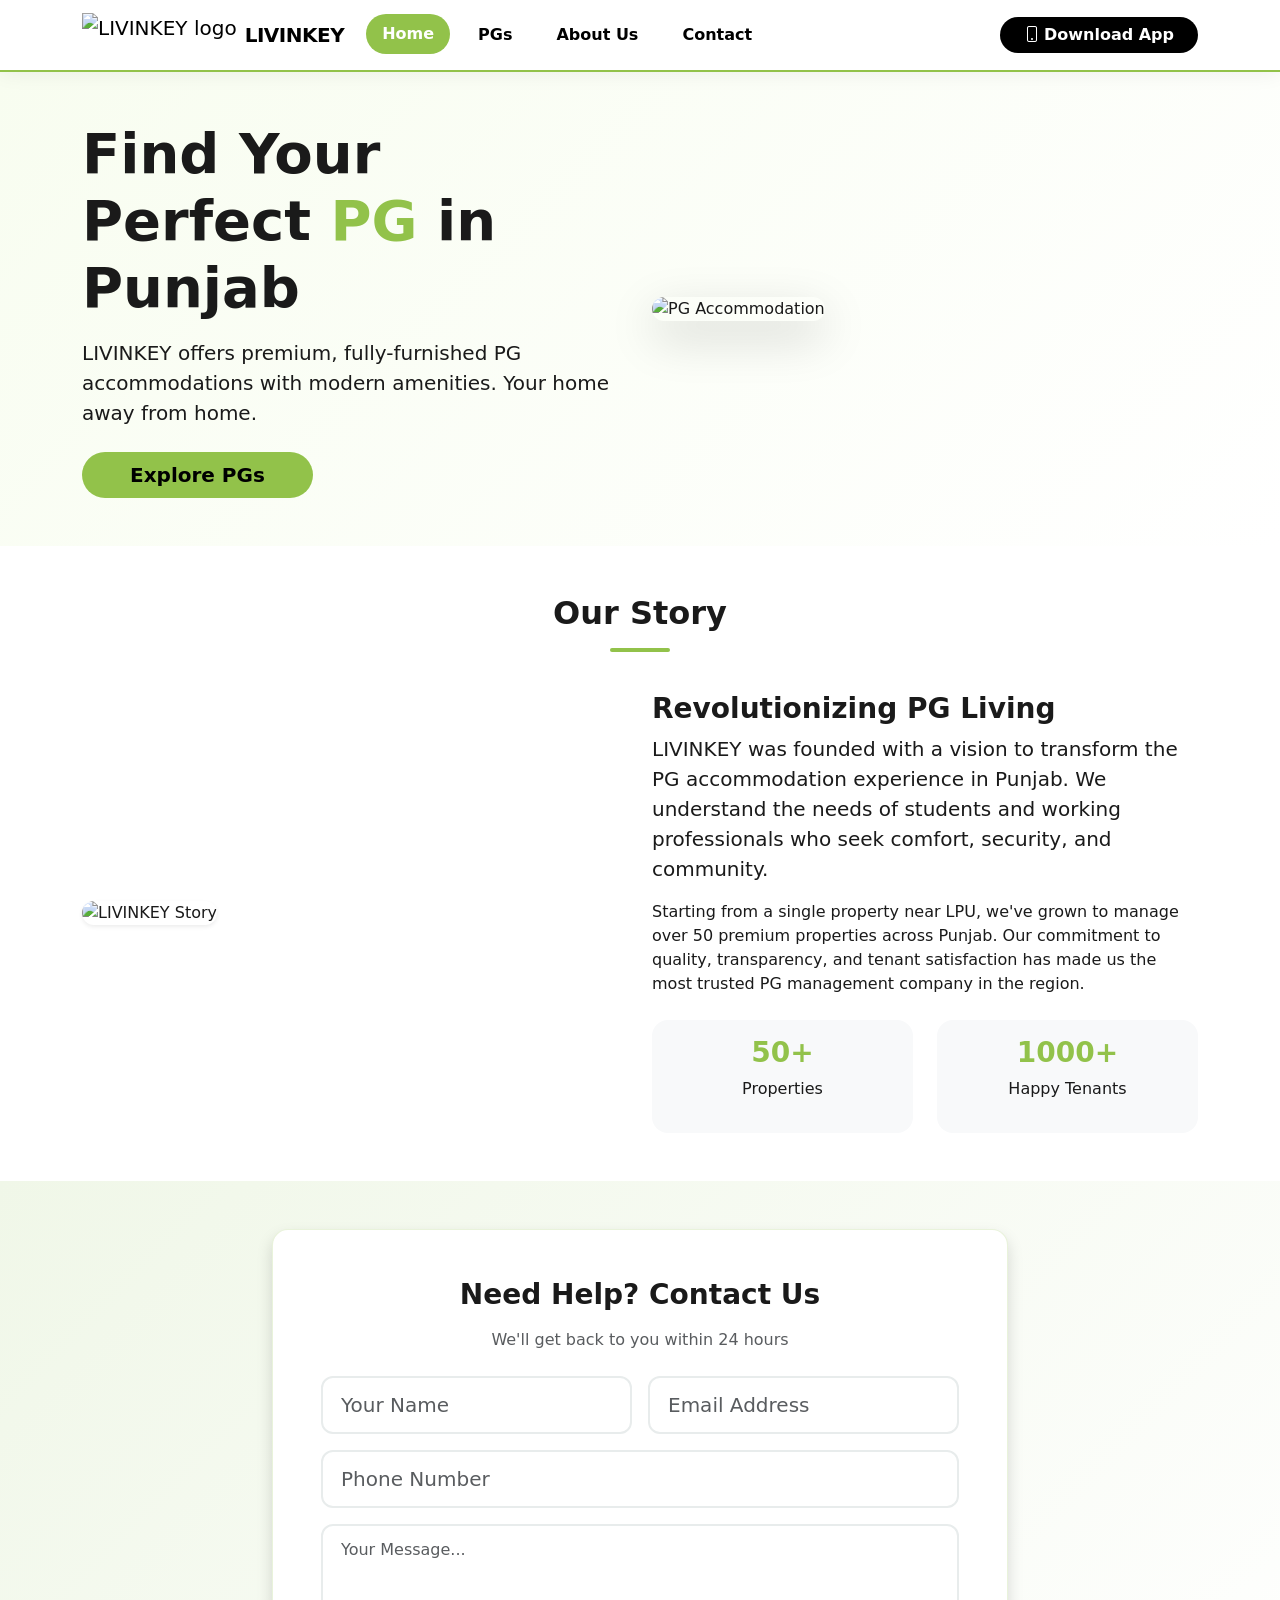
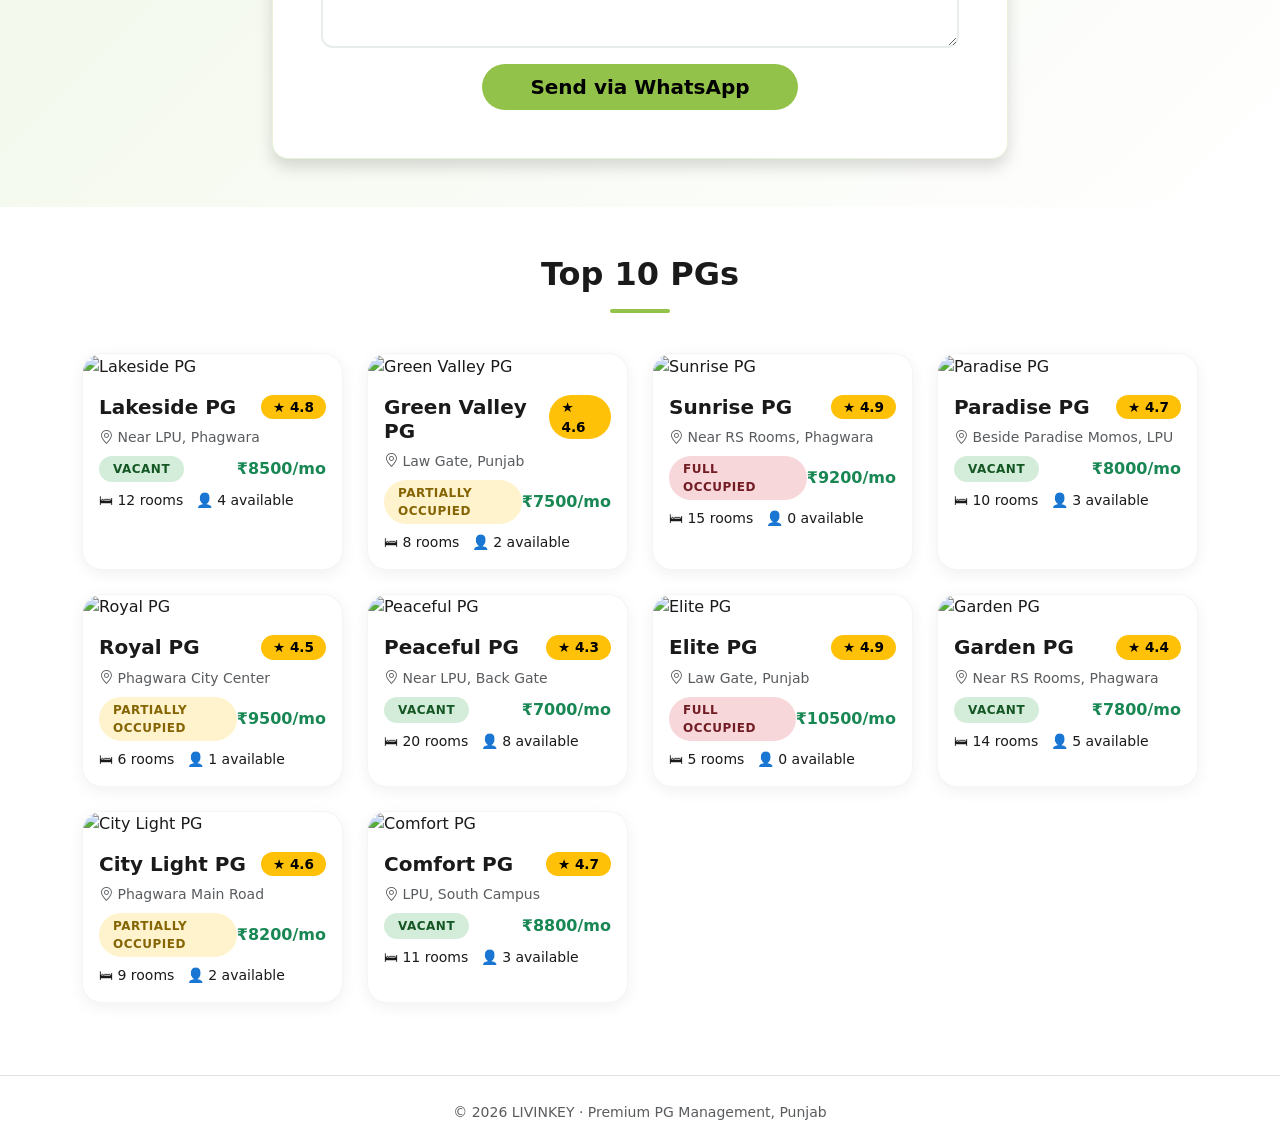
==== index.html @ 2d518efe "Initial Commit" ====
<!DOCTYPE html>
<html lang="en">
<head>
    <meta charset="UTF-8">
    <meta name="viewport" content="width=device-width, initial-scale=1.0">
    <title>LIVINKEY - Premium PG Accommodation</title>
    <!-- Bootstrap 5 -->
    <link href="https://cdn.jsdelivr.net/npm/bootstrap@5.3.0-alpha3/dist/css/bootstrap.min.css" rel="stylesheet">
    <link rel="stylesheet" href="https://cdn.jsdelivr.net/npm/bootstrap-icons@1.10.5/font/bootstrap-icons.css">
    <!-- external CSS -->
    <link rel="stylesheet" href="css/style.css">
</head>
<body>
    <!-- NAVBAR -->
    <nav class="navbar navbar-expand-lg sticky-top py-2">
        <div class="container">
            <a class="navbar-brand d-flex align-items-center" href="index.html">
                <img src="assets/logo.png" alt="LIVINKEY logo" height="44" class="me-2">
                <span class="fw-bold brand-text">LIVINKEY</span>
            </a>
            <button class="navbar-toggler border-0" type="button" data-bs-toggle="collapse" data-bs-target="#navMenu">
                <span class="navbar-toggler-icon"></span>
            </button>
            <div class="collapse navbar-collapse" id="navMenu">
                <ul class="navbar-nav me-auto mb-2 mb-lg-0">
                    <li class="nav-item"><a class="nav-link active" href="index.html">Home</a></li>
                    <li class="nav-item"><a class="nav-link" href="pgs.html">PGs</a></li>
                    <li class="nav-item"><a class="nav-link" href="about.html">About Us</a></li>
                    <li class="nav-item"><a class="nav-link" href="contact.html">Contact</a></li>
                </ul>
                <button class="btn btn-download rounded-pill px-4" data-bs-toggle="modal" data-bs-target="#appModal">
                    <i class="bi bi-phone me-1"></i>Download App
                </button>
            </div>
        </div>
    </nav>

    <!-- APP MODAL -->
    <div class="modal fade" id="appModal" tabindex="-1">
        <div class="modal-dialog modal-sm modal-dialog-centered">
            <div class="modal-content p-3 border-0 shadow-lg">
                <div class="modal-header border-0 pb-0">
                    <h5 class="modal-title fw-bold">Get the App</h5>
                    <button type="button" class="btn-close" data-bs-dismiss="modal"></button>
                </div>
                <div class="modal-body d-flex flex-column gap-3 pt-3">
                    <a href="#" class="btn btn-dark rounded-pill py-2"><i class="bi bi-google-play me-2"></i>PlayStore</a>
                    <a href="#" class="btn btn-dark rounded-pill py-2"><i class="bi bi-apple me-2"></i>AppStore</a>
                </div>
            </div>
        </div>
    </div>

    <!-- HERO SECTION -->
    <section class="hero-section py-5">
        <div class="container">
            <div class="row align-items-center">
                <div class="col-lg-6">
                    <h1 class="display-4 fw-bold mb-3">Find Your Perfect <span class="text-highlight">PG</span> in Punjab</h1>
                    <p class="lead mb-4">LIVINKEY offers premium, fully-furnished PG accommodations with modern amenities. Your home away from home.</p>
                    <a href="pgs.html" class="btn btn-primary btn-lg rounded-pill px-5">Explore PGs</a>
                </div>
                <div class="col-lg-6">
                    <img src="assets/hero-image.jpg" alt="PG Accommodation" class="img-fluid rounded-4 shadow-lg" style="max-height: 400px; width: 100%; object-fit: cover;">
                </div>
            </div>
        </div>
    </section>

    <!-- ABOUT LIVINKEY STORY -->
    <section class="story-section py-5">
        <div class="container">
            <div class="row">
                <div class="col-12 text-center mb-4">
                    <h2 class="fw-bold">Our Story</h2>
                    <div class="divider mx-auto"></div>
                </div>
            </div>
            <div class="row align-items-center">
                <div class="col-lg-6">
                    <img src="assets/about-story.jpg" alt="LIVINKEY Story" class="img-fluid rounded-4 shadow-sm">
                </div>
                <div class="col-lg-6">
                    <h3 class="fw-bold">Revolutionizing PG Living</h3>
                    <p class="lead">LIVINKEY was founded with a vision to transform the PG accommodation experience in Punjab. We understand the needs of students and working professionals who seek comfort, security, and community.</p>
                    <p>Starting from a single property near LPU, we've grown to manage over 50 premium properties across Punjab. Our commitment to quality, transparency, and tenant satisfaction has made us the most trusted PG management company in the region.</p>
                    <div class="row mt-4">
                        <div class="col-6">
                            <div class="stat-box text-center">
                                <h3 class="fw-bold text-highlight">50+</h3>
                                <p>Properties</p>
                            </div>
                        </div>
                        <div class="col-6">
                            <div class="stat-box text-center">
                                <h3 class="fw-bold text-highlight">1000+</h3>
                                <p>Happy Tenants</p>
                            </div>
                        </div>
                    </div>
                </div>
            </div>
        </div>
    </section>

    <!-- NEED HELP FORM -->
    <section class="help-section py-5">
        <div class="container">
            <div class="row justify-content-center">
                <div class="col-lg-8">
                    <div class="help-form-card p-4 p-md-5 rounded-4 shadow">
                        <h3 class="fw-bold text-center mb-3">Need Help? Contact Us</h3>
                        <p class="text-center text-muted mb-4">We'll get back to you within 24 hours</p>
                        <form id="helpForm">
                            <div class="row g-3">
                                <div class="col-md-6">
                                    <input type="text" class="form-control form-control-lg" placeholder="Your Name" required>
                                </div>
                                <div class="col-md-6">
                                    <input type="email" class="form-control form-control-lg" placeholder="Email Address" required>
                                </div>
                                <div class="col-12">
                                    <input type="text" class="form-control form-control-lg" placeholder="Phone Number" required>
                                </div>
                                <div class="col-12">
                                    <textarea class="form-control" rows="4" placeholder="Your Message..." required></textarea>
                                </div>
                                <div class="col-12 text-center">
                                    <button type="submit" class="btn btn-success btn-lg rounded-pill px-5">Send via WhatsApp</button>
                                </div>
                            </div>
                        </form>
                    </div>
                </div>
            </div>
        </div>
    </section>

    <!-- TOP 10 PROPERTIES -->
    <section class="top-properties py-5">
        <div class="container">
            <div class="row">
                <div class="col-12 text-center mb-4">
                    <h2 class="fw-bold">Top 10 PGs</h2>
                    <div class="divider mx-auto"></div>
                </div>
            </div>
            <div class="row g-4" id="topPropertiesContainer">
                <!-- Will be populated by JS -->
            </div>
        </div>
    </section>

    <!-- FOOTER -->
    <footer class="text-center text-muted py-4 mt-4 border-top">
        <small>© 2026 LIVINKEY · Premium PG Management, Punjab</small>
    </footer>

    <script src="https://cdn.jsdelivr.net/npm/bootstrap@5.3.0-alpha3/dist/js/bootstrap.bundle.min.js"></script>
    <script src="js/script.js"></script>
</body>
</html>
---- css/style.css ----
/* COLORS: #92C24A, #000000, #FFFFFF */
:root {
    --primary-green: #92C24A;
    --dark: #000000;
    --light: #FFFFFF;
    --gray-bg: #f8f9fa;
    --shadow: 0 8px 30px rgba(0,0,0,0.08);
}

* {
    transition: all 0.3s ease;
}

body {
    font-family: 'Segoe UI', system-ui, -apple-system, sans-serif;
    background: var(--light);
    color: #1a1a1a;
}

/* NAVBAR */
.navbar {
    background: rgba(255, 255, 255, 0.95);
    backdrop-filter: blur(10px);
    box-shadow: 0 2px 20px rgba(0,0,0,0.06);
    border-bottom: 2px solid var(--primary-green);
}

.brand-text {
    color: var(--dark);
    letter-spacing: -0.5px;
}

.nav-link {
    font-weight: 600;
    color: var(--dark) !important;
    margin: 0 6px;
    padding: 8px 16px !important;
    border-radius: 50px;
    transition: all 0.3s ease;
}

.nav-link:hover, .nav-link.active {
    background: var(--primary-green);
    color: var(--light) !important;
    transform: translateY(-1px);
}

.btn-download {
    background: var(--dark);
    color: var(--light);
    font-weight: 600;
    border: none;
    transition: all 0.3s ease;
}

.btn-download:hover {
    background: var(--primary-green);
    color: var(--dark);
    transform: translateY(-2px);
    box-shadow: 0 6px 20px rgba(146, 194, 74, 0.3);
}

/* HERO SECTION */
.hero-section {
    background: linear-gradient(135deg, #f8fdf0 0%, #ffffff 100%);
    padding: 60px 0;
}

.text-highlight {
    color: var(--primary-green);
}

.btn-primary {
    background: var(--primary-green);
    border: none;
    color: var(--dark);
    font-weight: 700;
    transition: all 0.3s ease;
}

.btn-primary:hover {
    background: #7da83d;
    transform: translateY(-2px);
    box-shadow: 0 6px 24px rgba(146, 194, 74, 0.35);
    color: var(--dark);
}

/* DIVIDER */
.divider {
    width: 60px;
    height: 4px;
    background: var(--primary-green);
    border-radius: 4px;
    margin: 16px auto;
}

/* STORY SECTION */
.story-section {
    background: var(--light);
    padding: 60px 0;
}

.stat-box {
    background: var(--gray-bg);
    padding: 16px;
    border-radius: 16px;
    transition: all 0.3s ease;
}

.stat-box:hover {
    transform: scale(1.03);
    box-shadow: var(--shadow);
}

/* HELP FORM */
.help-section {
    background: linear-gradient(135deg, #f0f7e8 0%, #ffffff 100%);
    padding: 60px 0;
}

.help-form-card {
    background: var(--light);
    border: 1px solid rgba(146, 194, 74, 0.2);
    transition: all 0.3s ease;
}

.help-form-card:hover {
    transform: translateY(-4px);
    box-shadow: 0 12px 40px rgba(146, 194, 74, 0.15);
}

.form-control {
    border: 2px solid #e8ecec;
    border-radius: 12px !important;
    padding: 12px 18px;
    transition: all 0.3s ease;
}

.form-control:focus {
    border-color: var(--primary-green);
    box-shadow: 0 0 0 4px rgba(146, 194, 74, 0.15);
}

.btn-success {
    background: var(--primary-green);
    border: none;
    color: var(--dark);
    font-weight: 700;
    transition: all 0.3s ease;
}

.btn-success:hover {
    background: #7da83d;
    transform: translateY(-2px);
    box-shadow: 0 6px 24px rgba(146, 194, 74, 0.35);
    color: var(--dark);
}

/* PG CARDS */
.pg-card {
    background: var(--light);
    border-radius: 20px;
    overflow: hidden;
    box-shadow: 0 4px 16px rgba(0,0,0,0.06);
    transition: all 0.4s cubic-bezier(0.175, 0.885, 0.32, 1.275);
    border: 1px solid rgba(0,0,0,0.04);
    height: 100%;
    cursor: pointer;
}

.pg-card:hover {
    transform: translateY(-8px);
    box-shadow: 0 16px 48px rgba(146, 194, 74, 0.15);
    border-color: var(--primary-green);
}

.pg-card-img {
    height: 200px;
    object-fit: cover;
    width: 100%;
}

.pg-status {
    padding: 4px 14px;
    border-radius: 50px;
    font-size: 0.75rem;
    font-weight: 700;
    text-transform: uppercase;
    letter-spacing: 0.5px;
}

.status-vacant { background: #d4edda; color: #155724; }
.status-partial { background: #fff3cd; color: #856404; }
.status-full { background: #f8d7da; color: #721c24; }

.rating-badge {
    background: #ffc107;
    color: #000;
    padding: 2px 12px;
    border-radius: 50px;
    font-weight: 700;
    font-size: 0.85rem;
}

/* SEARCH SECTION */
.search-section {
    background: var(--light);
    border: 1px solid rgba(0,0,0,0.05);
}

.btn-search {
    background: var(--primary-green);
    color: var(--dark);
    font-weight: 700;
    border: none;
    transition: all 0.3s ease;
}

.btn-search:hover {
    background: #7da83d;
    transform: translateY(-2px);
    box-shadow: 0 6px 20px rgba(146, 194, 74, 0.3);
}

/* ABOUT PAGE */
.about-card {
    background: var(--light);
    border: 1px solid rgba(0,0,0,0.04);
    transition: all 0.3s ease;
}

.about-card:hover {
    transform: translateY(-6px);
    box-shadow: 0 12px 32px rgba(0,0,0,0.06);
    border-color: var(--primary-green);
}

.vision-card {
    background: linear-gradient(135deg, #f0f7e8, #ffffff);
    border: 2px solid var(--primary-green);
}

/* CONTACT PAGE */
.contact-info {
    background: var(--light);
    border: 1px solid rgba(0,0,0,0.04);
}

.contact-item a {
    color: var(--dark);
    transition: all 0.3s ease;
}

.contact-item a:hover {
    color: var(--primary-green);
}

.map-container {
    border: 2px solid var(--primary-green);
}

/* RESPONSIVE */
@media (max-width: 768px) {
    .hero-section {
        padding: 40px 0;
        text-align: center;
    }
    .hero-section img {
        margin-top: 24px;
        max-height: 260px;
    }
    .display-4 {
        font-size: 2.2rem;
    }
    .stat-box {
        margin-bottom: 12px;
    }
    .pg-card-img {
        height: 160px;
    }
}
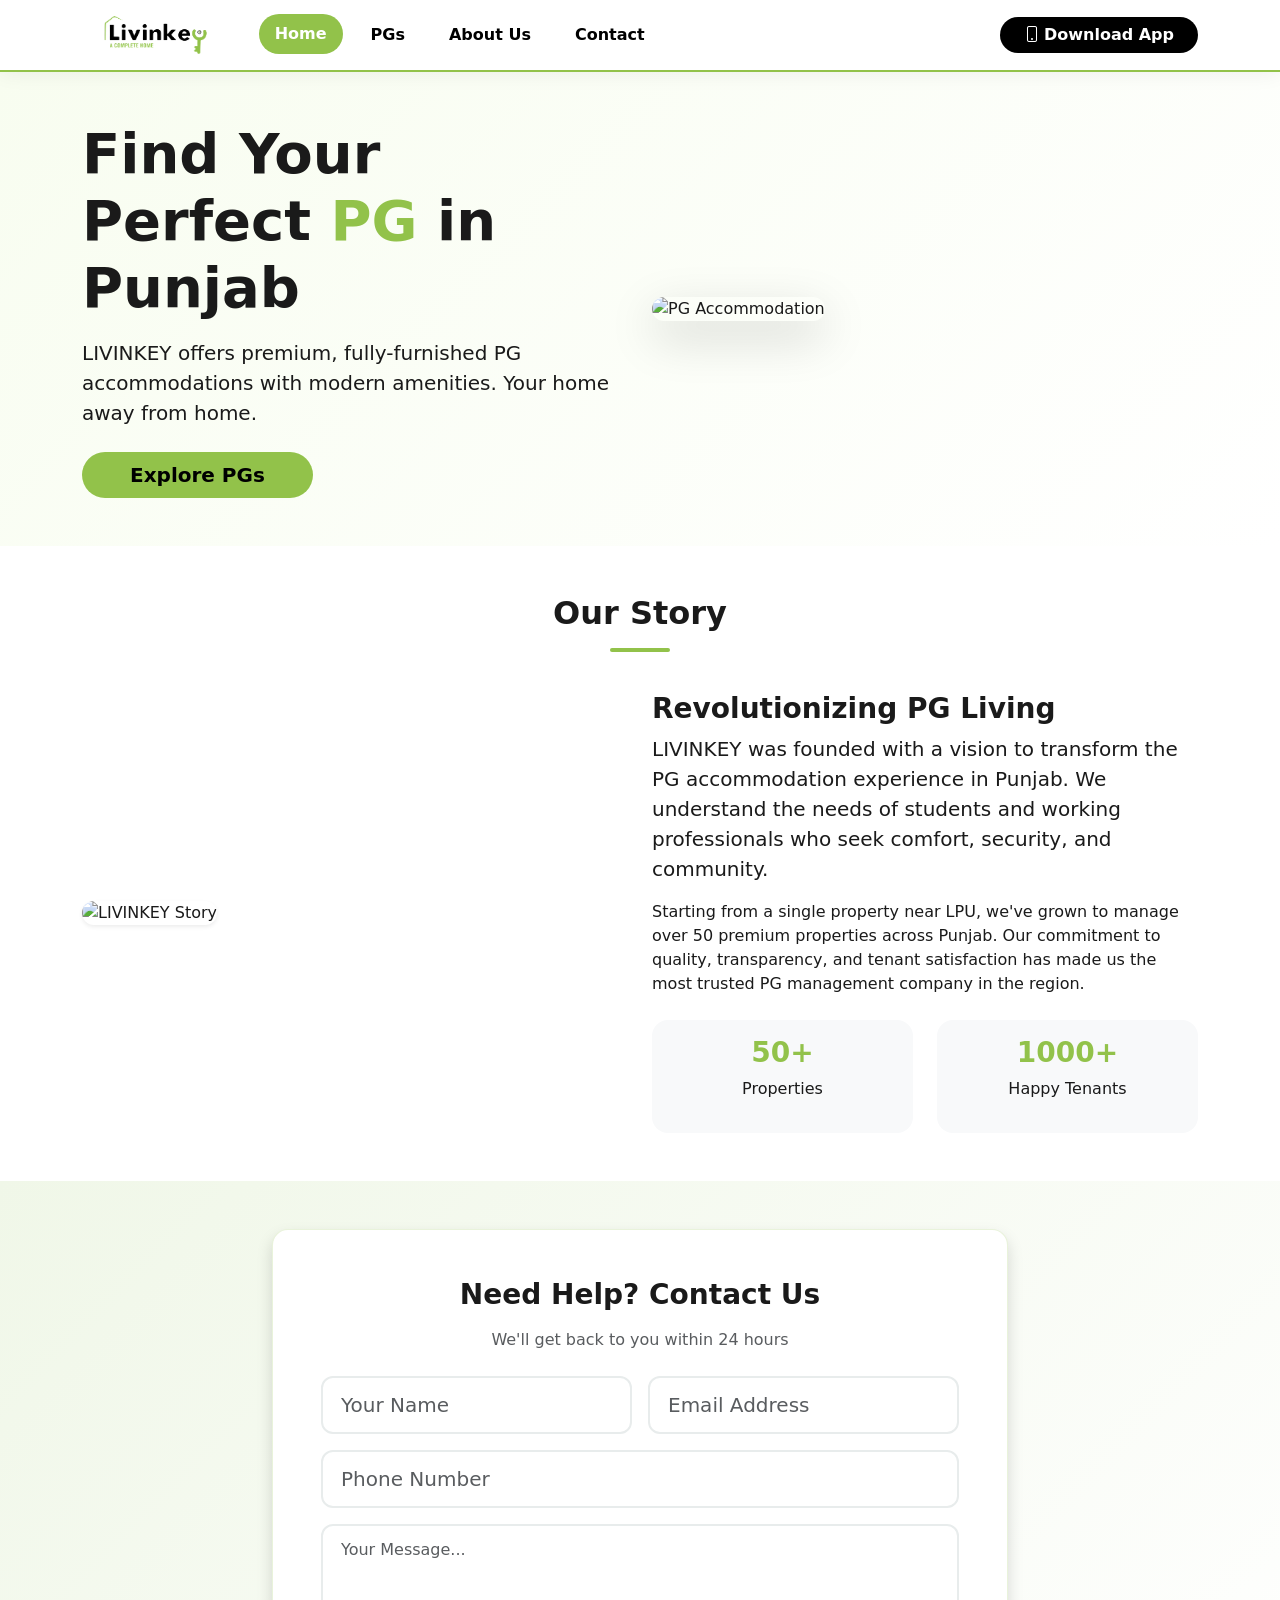
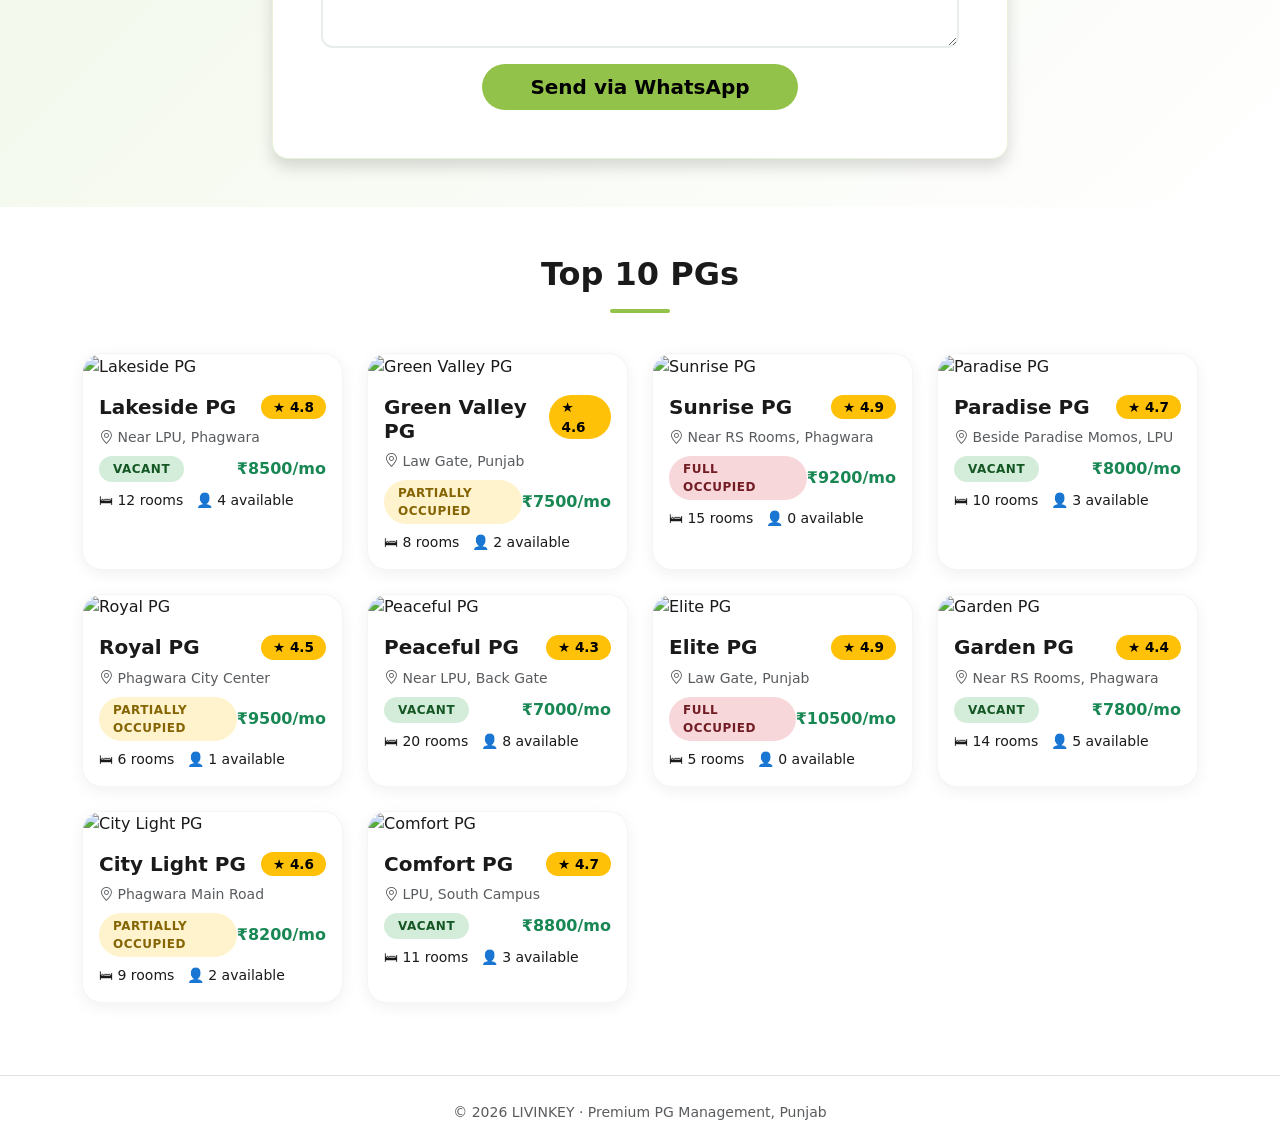
==== commit 78f2e238: "Enhanced the design" ====
--- a/index.html
+++ b/index.html
@@ -1,22 +1,20 @@
 <!DOCTYPE html>
 <html lang="en">
 <head>
-    <meta charset="UTF-8">
-    <meta name="viewport" content="width=device-width, initial-scale=1.0">
-    <title>LIVINKEY - Premium PG Accommodation</title>
-    <!-- Bootstrap 5 -->
-    <link href="https://cdn.jsdelivr.net/npm/bootstrap@5.3.0-alpha3/dist/css/bootstrap.min.css" rel="stylesheet">
-    <link rel="stylesheet" href="https://cdn.jsdelivr.net/npm/bootstrap-icons@1.10.5/font/bootstrap-icons.css">
-    <!-- external CSS -->
-    <link rel="stylesheet" href="css/style.css">
+    <meta charset="UTF-8" />
+    <meta name="viewport" content="width=device-width, initial-scale=1.0" />
+    <title>LIVINKEY - A COMPLETE HOME</title>
+    <link href="https://cdn.jsdelivr.net/npm/bootstrap@5.3.0-alpha3/dist/css/bootstrap.min.css" rel="stylesheet" />
+    <link rel="stylesheet" href="https://cdn.jsdelivr.net/npm/bootstrap-icons@1.10.5/font/bootstrap-icons.css" />
+    <link rel="stylesheet" href="css/style.css" />
 </head>
 <body>
     <!-- NAVBAR -->
     <nav class="navbar navbar-expand-lg sticky-top py-2">
         <div class="container">
             <a class="navbar-brand d-flex align-items-center" href="index.html">
-                <img src="assets/logo.png" alt="LIVINKEY logo" height="44" class="me-2">
-                <span class="fw-bold brand-text">LIVINKEY</span>
+                <img src="assets/logo.png" alt="LIVINKEY logo" height="44" class="me-2" />
+                <!-- no text, only logo -->
             </a>
             <button class="navbar-toggler border-0" type="button" data-bs-toggle="collapse" data-bs-target="#navMenu">
                 <span class="navbar-toggler-icon"></span>
@@ -35,7 +33,7 @@
         </div>
     </nav>
 
-    <!-- APP MODAL -->
+    <!-- APP MODAL with QR codes -->
     <div class="modal fade" id="appModal" tabindex="-1">
         <div class="modal-dialog modal-sm modal-dialog-centered">
             <div class="modal-content p-3 border-0 shadow-lg">
@@ -43,15 +41,21 @@
                     <h5 class="modal-title fw-bold">Get the App</h5>
                     <button type="button" class="btn-close" data-bs-dismiss="modal"></button>
                 </div>
-                <div class="modal-body d-flex flex-column gap-3 pt-3">
-                    <a href="#" class="btn btn-dark rounded-pill py-2"><i class="bi bi-google-play me-2"></i>PlayStore</a>
-                    <a href="#" class="btn btn-dark rounded-pill py-2"><i class="bi bi-apple me-2"></i>AppStore</a>
+                <div class="modal-body d-flex flex-column gap-3 pt-3 align-items-center">
+                    <div class="text-center">
+                        <img src="https://api.qrserver.com/v1/create-qr-code/?size=120x120&data=https://play.google.com/store/apps/details?id=com.livinkey" alt="PlayStore QR" class="img-fluid mb-1" style="max-width:120px;" />
+                        <a href="#" class="btn btn-dark rounded-pill py-2 w-100"><i class="bi bi-google-play me-2"></i>PlayStore</a>
+                    </div>
+                    <div class="text-center">
+                        <img src="https://api.qrserver.com/v1/create-qr-code/?size=120x120&data=https://apps.apple.com/app/livinkey/id123456789" alt="AppStore QR" class="img-fluid mb-1" style="max-width:120px;" />
+                        <a href="#" class="btn btn-dark rounded-pill py-2 w-100"><i class="bi bi-apple me-2"></i>AppStore</a>
+                    </div>
                 </div>
             </div>
         </div>
     </div>
 
-    <!-- HERO SECTION -->
+    <!-- HERO -->
     <section class="hero-section py-5">
         <div class="container">
             <div class="row align-items-center">
@@ -61,13 +65,13 @@
                     <a href="pgs.html" class="btn btn-primary btn-lg rounded-pill px-5">Explore PGs</a>
                 </div>
                 <div class="col-lg-6">
-                    <img src="assets/hero-image.jpg" alt="PG Accommodation" class="img-fluid rounded-4 shadow-lg" style="max-height: 400px; width: 100%; object-fit: cover;">
+                    <img src="https://placehold.co/600x400/92C24A/FFFFFF?text=PG+Living" alt="PG Accommodation" class="img-fluid rounded-4 shadow-lg" style="max-height: 400px; width: 100%; object-fit: cover;" />
                 </div>
             </div>
         </div>
     </section>
 
-    <!-- ABOUT LIVINKEY STORY -->
+    <!-- STORY -->
     <section class="story-section py-5">
         <div class="container">
             <div class="row">
@@ -78,7 +82,7 @@
             </div>
             <div class="row align-items-center">
                 <div class="col-lg-6">
-                    <img src="assets/about-story.jpg" alt="LIVINKEY Story" class="img-fluid rounded-4 shadow-sm">
+                    <img src="https://placehold.co/600x400/000000/92C24A?text=LIVINKEY+Team" alt="LIVINKEY Story" class="img-fluid rounded-4 shadow-sm" />
                 </div>
                 <div class="col-lg-6">
                     <h3 class="fw-bold">Revolutionizing PG Living</h3>
@@ -103,7 +107,7 @@
         </div>
     </section>
 
-    <!-- NEED HELP FORM -->
+    <!-- HELP FORM -->
     <section class="help-section py-5">
         <div class="container">
             <div class="row justify-content-center">
@@ -114,13 +118,13 @@
                         <form id="helpForm">
                             <div class="row g-3">
                                 <div class="col-md-6">
-                                    <input type="text" class="form-control form-control-lg" placeholder="Your Name" required>
+                                    <input type="text" class="form-control form-control-lg" placeholder="Your Name" required />
                                 </div>
                                 <div class="col-md-6">
-                                    <input type="email" class="form-control form-control-lg" placeholder="Email Address" required>
+                                    <input type="email" class="form-control form-control-lg" placeholder="Email Address" required />
                                 </div>
                                 <div class="col-12">
-                                    <input type="text" class="form-control form-control-lg" placeholder="Phone Number" required>
+                                    <input type="text" class="form-control form-control-lg" placeholder="Phone Number" required />
                                 </div>
                                 <div class="col-12">
                                     <textarea class="form-control" rows="4" placeholder="Your Message..." required></textarea>
@@ -136,7 +140,7 @@
         </div>
     </section>
 
-    <!-- TOP 10 PROPERTIES -->
+    <!-- TOP 10 -->
     <section class="top-properties py-5">
         <div class="container">
             <div class="row">
@@ -145,13 +149,10 @@
                     <div class="divider mx-auto"></div>
                 </div>
             </div>
-            <div class="row g-4" id="topPropertiesContainer">
-                <!-- Will be populated by JS -->
-            </div>
+            <div class="row g-4" id="topPropertiesContainer"></div>
         </div>
     </section>
 
-    <!-- FOOTER -->
     <footer class="text-center text-muted py-4 mt-4 border-top">
         <small>© 2026 LIVINKEY · Premium PG Management, Punjab</small>
     </footer>
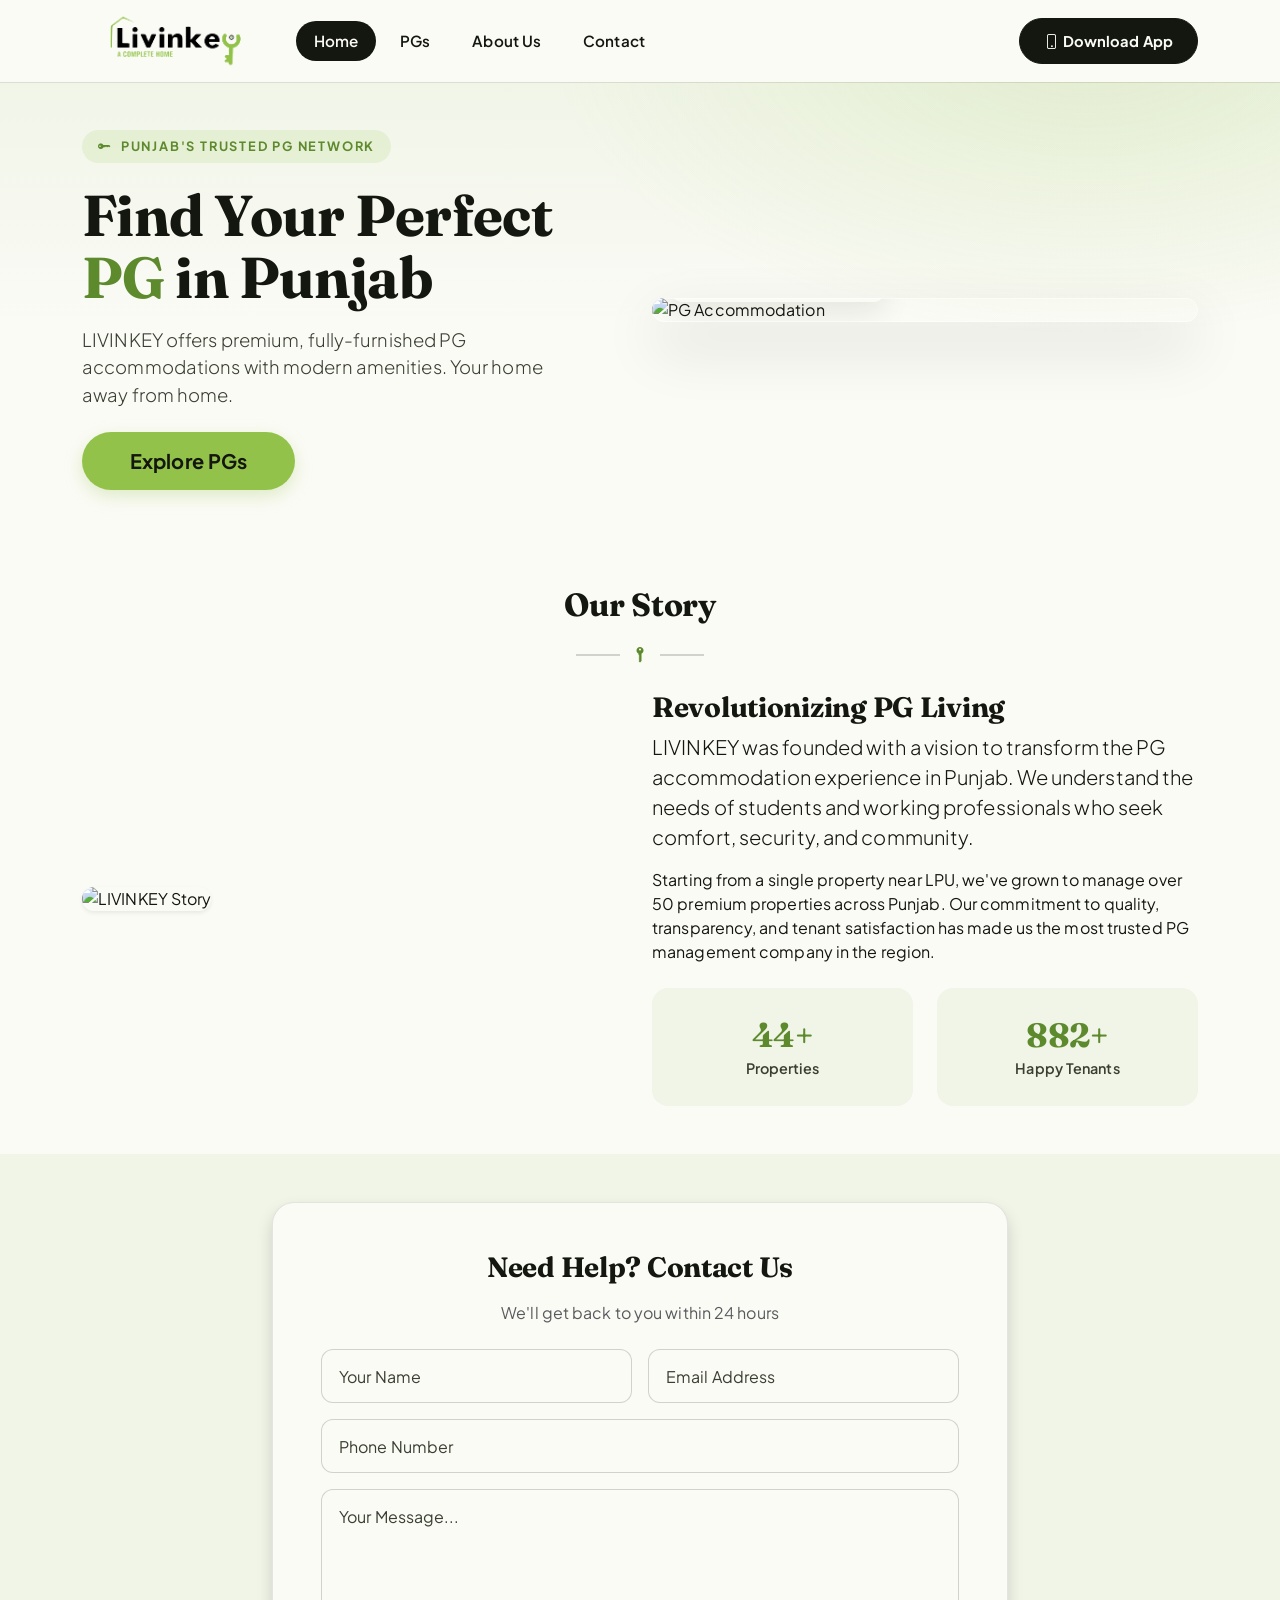
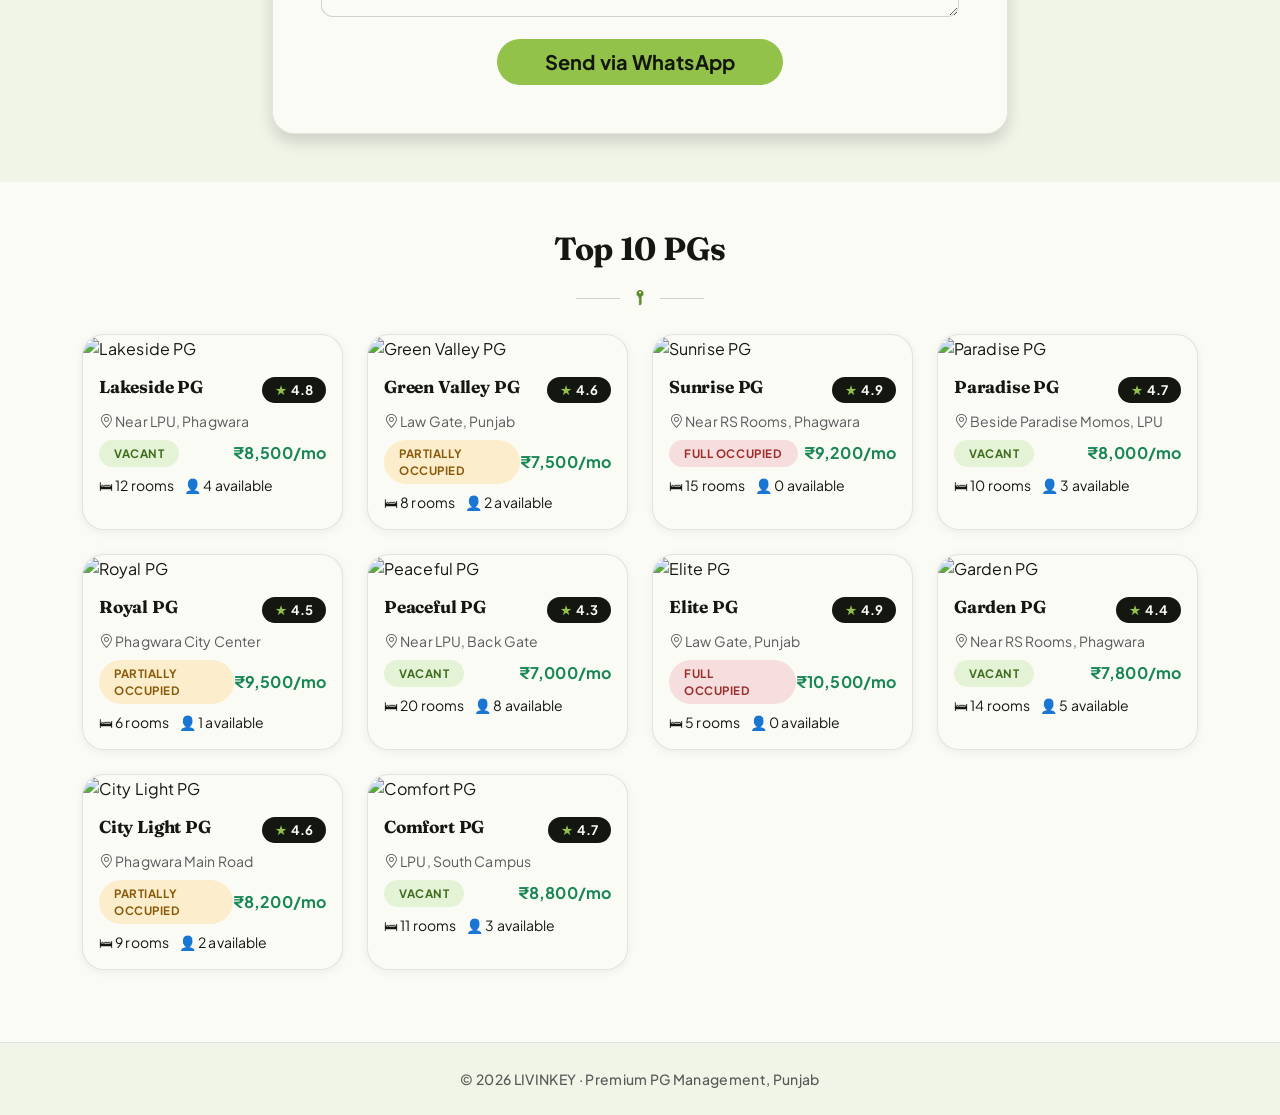
==== commit a6fdef78: "Added proper styling" ====
--- a/index.html
+++ b/index.html
@@ -6,6 +6,9 @@
     <title>LIVINKEY - A COMPLETE HOME</title>
     <link href="https://cdn.jsdelivr.net/npm/bootstrap@5.3.0-alpha3/dist/css/bootstrap.min.css" rel="stylesheet" />
     <link rel="stylesheet" href="https://cdn.jsdelivr.net/npm/bootstrap-icons@1.10.5/font/bootstrap-icons.css" />
+    <link rel="preconnect" href="https://fonts.googleapis.com" />
+    <link rel="preconnect" href="https://fonts.gstatic.com" crossorigin />
+    <link href="https://fonts.googleapis.com/css2?family=Fraunces:opsz,wght@9..144,400;9..144,500;9..144,600;9..144,700&family=Plus+Jakarta+Sans:wght@400;500;600;700;800&display=swap" rel="stylesheet" />
     <link rel="stylesheet" href="css/style.css" />
 </head>
 <body>
@@ -13,7 +16,7 @@
     <nav class="navbar navbar-expand-lg sticky-top py-2">
         <div class="container">
             <a class="navbar-brand d-flex align-items-center" href="index.html">
-                <img src="assets/logo.png" alt="LIVINKEY logo" height="44" class="me-2" />
+                <img src="assets/logo.png" alt="LIVINKEY logo" height="56" class="me-2" />
                 <!-- no text, only logo -->
             </a>
             <button class="navbar-toggler border-0" type="button" data-bs-toggle="collapse" data-bs-target="#navMenu">
@@ -42,12 +45,16 @@
                     <button type="button" class="btn-close" data-bs-dismiss="modal"></button>
                 </div>
                 <div class="modal-body d-flex flex-column gap-3 pt-3 align-items-center">
-                    <div class="text-center">
-                        <img src="https://api.qrserver.com/v1/create-qr-code/?size=120x120&data=https://play.google.com/store/apps/details?id=com.livinkey" alt="PlayStore QR" class="img-fluid mb-1" style="max-width:120px;" />
+                    <div class="app-download-tab text-center">
+                        <div class="qr-frame">
+                            <img src="https://api.qrserver.com/v1/create-qr-code/?size=120x120&data=https://play.google.com/store/apps/details?id=com.livinkey" alt="PlayStore QR" />
+                        </div>
                         <a href="#" class="btn btn-dark rounded-pill py-2 w-100"><i class="bi bi-google-play me-2"></i>PlayStore</a>
                     </div>
-                    <div class="text-center">
-                        <img src="https://api.qrserver.com/v1/create-qr-code/?size=120x120&data=https://apps.apple.com/app/livinkey/id123456789" alt="AppStore QR" class="img-fluid mb-1" style="max-width:120px;" />
+                    <div class="app-download-tab text-center">
+                        <div class="qr-frame">
+                            <img src="https://api.qrserver.com/v1/create-qr-code/?size=120x120&data=https://apps.apple.com/app/livinkey/id123456789" alt="AppStore QR" />
+                        </div>
                         <a href="#" class="btn btn-dark rounded-pill py-2 w-100"><i class="bi bi-apple me-2"></i>AppStore</a>
                     </div>
                 </div>
@@ -60,12 +67,16 @@
         <div class="container">
             <div class="row align-items-center">
                 <div class="col-lg-6">
+                    <span class="hero-eyebrow"><i class="bi bi-key-fill"></i> Punjab's Trusted PG Network</span>
                     <h1 class="display-4 fw-bold mb-3">Find Your Perfect <span class="text-highlight">PG</span> in Punjab</h1>
                     <p class="lead mb-4">LIVINKEY offers premium, fully-furnished PG accommodations with modern amenities. Your home away from home.</p>
                     <a href="pgs.html" class="btn btn-primary btn-lg rounded-pill px-5">Explore PGs</a>
                 </div>
                 <div class="col-lg-6">
-                    <img src="https://placehold.co/600x400/92C24A/FFFFFF?text=PG+Living" alt="PG Accommodation" class="img-fluid rounded-4 shadow-lg" style="max-height: 400px; width: 100%; object-fit: cover;" />
+                    <div class="hero-image-frame">
+                        <img src="https://placehold.co/600x400/92C24A/FFFFFF?text=PG+Living" alt="PG Accommodation" class="img-fluid" style="max-height: 400px; width: 100%; object-fit: cover;" />
+                        <div class="hero-tag-badge"><span class="dot"></span>50+ properties, live now</div>
+                    </div>
                 </div>
             </div>
         </div>
@@ -77,7 +88,7 @@
             <div class="row">
                 <div class="col-12 text-center mb-4">
                     <h2 class="fw-bold">Our Story</h2>
-                    <div class="divider mx-auto"></div>
+                    <div class="divider mx-auto"><i class="bi bi-key-fill divider-key"></i></div>
                 </div>
             </div>
             <div class="row align-items-center">
@@ -91,13 +102,13 @@
                     <div class="row mt-4">
                         <div class="col-6">
                             <div class="stat-box text-center">
-                                <h3 class="fw-bold text-highlight">50+</h3>
+                                <h3 class="fw-bold text-highlight" data-count-to="50" data-suffix="+">0+</h3>
                                 <p>Properties</p>
                             </div>
                         </div>
                         <div class="col-6">
                             <div class="stat-box text-center">
-                                <h3 class="fw-bold text-highlight">1000+</h3>
+                                <h3 class="fw-bold text-highlight" data-count-to="1000" data-suffix="+">0+</h3>
                                 <p>Happy Tenants</p>
                             </div>
                         </div>
@@ -118,19 +129,31 @@
                         <form id="helpForm">
                             <div class="row g-3">
                                 <div class="col-md-6">
-                                    <input type="text" class="form-control form-control-lg" placeholder="Your Name" required />
+                                    <div class="field-group">
+                                        <input type="text" id="helpName" placeholder=" " required />
+                                        <label for="helpName">Your Name</label>
+                                    </div>
                                 </div>
                                 <div class="col-md-6">
-                                    <input type="email" class="form-control form-control-lg" placeholder="Email Address" required />
+                                    <div class="field-group">
+                                        <input type="email" id="helpEmail" placeholder=" " required />
+                                        <label for="helpEmail">Email Address</label>
+                                    </div>
                                 </div>
                                 <div class="col-12">
-                                    <input type="text" class="form-control form-control-lg" placeholder="Phone Number" required />
+                                    <div class="field-group">
+                                        <input type="text" id="helpPhone" placeholder=" " required />
+                                        <label for="helpPhone">Phone Number</label>
+                                    </div>
                                 </div>
                                 <div class="col-12">
-                                    <textarea class="form-control" rows="4" placeholder="Your Message..." required></textarea>
+                                    <div class="field-group">
+                                        <textarea rows="4" id="helpMessage" placeholder=" " required></textarea>
+                                        <label for="helpMessage">Your Message...</label>
+                                    </div>
                                 </div>
                                 <div class="col-12 text-center">
-                                    <button type="submit" class="btn btn-success btn-lg rounded-pill px-5">Send via WhatsApp</button>
+                                    <button type="submit" id="helpFormSubmit" class="btn btn-success btn-lg rounded-pill px-5">Send via WhatsApp</button>
                                 </div>
                             </div>
                         </form>
@@ -146,7 +169,7 @@
             <div class="row">
                 <div class="col-12 text-center mb-4">
                     <h2 class="fw-bold">Top 10 PGs</h2>
-                    <div class="divider mx-auto"></div>
+                    <div class="divider mx-auto"><i class="bi bi-key-fill divider-key"></i></div>
                 </div>
             </div>
             <div class="row g-4" id="topPropertiesContainer"></div>
--- a/css/style.css
+++ b/css/style.css
@@ -1,281 +1,717 @@
-/* COLORS: #92C24A, #000000, #FFFFFF */
+/* ===================================================================
+   LIVINKEY — Design System
+   Palette:  paper #FBFBF6 · paper-alt #F1F5E8 · ink #14170F
+             green #92C24A · green-deep #5E8A2E
+   Type:     Fraunces (display) + Plus Jakarta Sans (body/UI)
+   Signature: hairline divider with a centered key glyph
+=================================================================== */
+
 :root {
-    --primary-green: #92C24A;
-    --dark: #000000;
-    --light: #FFFFFF;
-    --gray-bg: #f8f9fa;
-    --shadow: 0 8px 30px rgba(0,0,0,0.08);
-}
-
-* {
-    transition: all 0.3s ease;
-}
+    --paper: #FBFBF6;
+    --paper-alt: #F1F5E8;
+    --ink: #14170F;
+    --ink-soft: #3A3F32;
+    --green: #92C24A;
+    --green-deep: #5E8A2E;
+    --green-tint: rgba(146, 194, 74, 0.14);
+    --line: rgba(20, 23, 15, 0.10);
+    --line-strong: rgba(20, 23, 15, 0.18);
+    --shadow-sm: 0 2px 10px rgba(20, 23, 15, 0.06);
+    --shadow-md: 0 10px 30px rgba(20, 23, 15, 0.09);
+    --shadow-lg: 0 24px 60px rgba(20, 23, 15, 0.14);
+    --shadow-green: 0 10px 28px rgba(146, 194, 74, 0.32);
+    --radius-lg: 22px;
+    --radius-md: 16px;
+    --radius-sm: 10px;
+    --ease: cubic-bezier(0.22, 1, 0.36, 1);
+}
+
+@media (prefers-reduced-motion: reduce) {
+    *, *::before, *::after {
+        animation-duration: 0.001ms !important;
+        animation-iteration-count: 1 !important;
+        transition-duration: 0.001ms !important;
+        scroll-behavior: auto !important;
+    }
+}
+
+html { scroll-behavior: smooth; }
+
+* { box-sizing: border-box; }
 
 body {
-    font-family: 'Segoe UI', system-ui, -apple-system, sans-serif;
-    background: var(--light);
-    color: #1a1a1a;
-}
-
-/* NAVBAR */
+    font-family: 'Plus Jakarta Sans', system-ui, -apple-system, sans-serif;
+    background: var(--paper);
+    color: var(--ink);
+    -webkit-font-smoothing: antialiased;
+    letter-spacing: 0.1px;
+}
+
+h1, h2, h3, h4, h5, h6 {
+    font-family: 'Fraunces', Georgia, serif;
+    letter-spacing: -0.01em;
+    color: var(--ink);
+}
+
+a { color: inherit; }
+a:focus-visible, button:focus-visible, input:focus-visible, textarea:focus-visible, select:focus-visible {
+    outline: 2.5px solid var(--green-deep);
+    outline-offset: 3px;
+    border-radius: 4px;
+}
+
+::selection { background: var(--green); color: var(--ink); }
+
+/* ===================== NAVBAR ===================== */
 .navbar {
-    background: rgba(255, 255, 255, 0.95);
-    backdrop-filter: blur(10px);
-    box-shadow: 0 2px 20px rgba(0,0,0,0.06);
-    border-bottom: 2px solid var(--primary-green);
-}
-
-.brand-text {
-    color: var(--dark);
-    letter-spacing: -0.5px;
-}
+    background: rgba(251, 251, 246, 0.88);
+    backdrop-filter: blur(14px) saturate(140%);
+    -webkit-backdrop-filter: blur(14px) saturate(140%);
+    box-shadow: 0 1px 0 var(--line);
+    border-bottom: none;
+    padding-top: 14px;
+    padding-bottom: 14px;
+    transition: box-shadow 0.3s var(--ease), padding 0.3s var(--ease);
+}
+
+.navbar.scrolled {
+    box-shadow: var(--shadow-sm);
+    padding-top: 8px;
+    padding-bottom: 8px;
+}
+
+.navbar-brand img {
+    height: 56px;
+    width: auto;
+    transition: transform 0.35s var(--ease);
+}
+.navbar-brand:hover img { transform: scale(1.04); }
 
 .nav-link {
+    font-family: 'Plus Jakarta Sans', sans-serif;
     font-weight: 600;
-    color: var(--dark) !important;
-    margin: 0 6px;
-    padding: 8px 16px !important;
+    font-size: 0.95rem;
+    color: var(--ink) !important;
+    margin: 0 3px;
+    padding: 9px 18px !important;
     border-radius: 50px;
-    transition: all 0.3s ease;
-}
-
-.nav-link:hover, .nav-link.active {
-    background: var(--primary-green);
-    color: var(--light) !important;
-    transform: translateY(-1px);
-}
+    position: relative;
+    transition: color 0.3s var(--ease);
+}
+
+.nav-link::after {
+    content: "";
+    position: absolute;
+    left: 18px; right: 18px; bottom: 5px;
+    height: 2px;
+    background: var(--ink);
+    transform: scaleX(0);
+    transform-origin: left;
+    transition: transform 0.35s var(--ease), background 0.3s var(--ease);
+}
+
+.nav-link:hover { background: var(--paper-alt); color: var(--ink) !important; }
+.nav-link:hover::after { transform: scaleX(1); }
+
+.nav-link.active {
+    background: var(--ink);
+    color: var(--paper) !important;
+}
+.nav-link.active::after { display: none; }
 
 .btn-download {
-    background: var(--dark);
-    color: var(--light);
+    background: var(--ink);
+    color: var(--paper);
+    font-weight: 700;
+    font-size: 0.92rem;
+    border: 1.5px solid var(--ink);
+    padding: 11px 26px;
+    position: relative;
+    overflow: hidden;
+    transition: transform 0.3s var(--ease), box-shadow 0.3s var(--ease), background 0.3s var(--ease), color 0.3s var(--ease);
+}
+
+.btn-download:hover {
+    background: var(--green);
+    border-color: var(--green);
+    color: var(--ink);
+    transform: translateY(-2px);
+    box-shadow: var(--shadow-green);
+}
+.btn-download i { transition: transform 0.4s var(--ease); }
+.btn-download:hover i { transform: rotate(-28deg); }
+
+/* ===================== SIGNATURE DIVIDER (key motif) ===================== */
+.divider {
+    width: auto;
+    height: auto;
+    background: none;
+    display: flex;
+    align-items: center;
+    justify-content: center;
+    gap: 12px;
+    margin: 18px auto 0;
+}
+.divider::before, .divider::after {
+    content: "";
+    width: 44px;
+    height: 1.5px;
+    background: var(--line-strong);
+}
+.divider .divider-key {
+    color: var(--green-deep);
+    font-size: 1rem;
+    transform: rotate(90deg);
+    display: inline-block;
+}
+
+/* ===================== BUTTONS w/ loading state ===================== */
+.btn { font-family: 'Plus Jakarta Sans', sans-serif; letter-spacing: 0.1px; }
+
+.btn-primary {
+    background: var(--green);
+    border: none;
+    color: var(--ink);
+    font-weight: 700;
+    padding: 14px 40px;
+    box-shadow: 0 6px 18px rgba(146, 194, 74, 0.28);
+    transition: transform 0.3s var(--ease), box-shadow 0.3s var(--ease), background 0.3s var(--ease);
+}
+.btn-primary:hover {
+    background: var(--green-deep);
+    color: var(--paper);
+    transform: translateY(-3px);
+    box-shadow: var(--shadow-green);
+}
+
+.btn-success {
+    background: var(--green);
+    border: none;
+    color: var(--ink);
+    font-weight: 700;
+    transition: transform 0.3s var(--ease), box-shadow 0.3s var(--ease), background 0.3s var(--ease);
+}
+.btn-success:hover {
+    background: var(--green-deep);
+    color: var(--paper);
+    transform: translateY(-2px);
+    box-shadow: var(--shadow-green);
+}
+
+.btn-search {
+    background: var(--ink);
+    color: var(--paper);
+    font-weight: 700;
+    border: none;
+    transition: transform 0.3s var(--ease), box-shadow 0.3s var(--ease), background 0.3s var(--ease);
+}
+.btn-search:hover {
+    background: var(--green-deep);
+    color: var(--paper);
+    transform: translateY(-2px);
+    box-shadow: var(--shadow-green);
+}
+
+.btn-dark {
+    background: var(--ink);
+    border: 1.5px solid var(--ink);
+    transition: transform 0.3s var(--ease), box-shadow 0.3s var(--ease), background 0.3s var(--ease);
+}
+.btn-dark:hover {
+    background: var(--green);
+    color: var(--ink);
+    border-color: var(--green);
+    transform: translateY(-2px);
+    box-shadow: var(--shadow-green);
+}
+
+/* button busy / loading spinner state */
+.btn.is-loading {
+    pointer-events: none;
+    color: transparent !important;
+    position: relative;
+}
+.btn.is-loading .btn-label { opacity: 0; }
+.btn.is-loading::after {
+    content: "";
+    position: absolute;
+    width: 18px; height: 18px;
+    top: 50%; left: 50%;
+    margin: -9px 0 0 -9px;
+    border-radius: 50%;
+    border: 2.5px solid rgba(20, 23, 15, 0.25);
+    border-top-color: var(--ink);
+    animation: btn-spin 0.7s linear infinite;
+}
+.btn-success.is-loading::after,
+.btn-search.is-loading::after,
+.btn-download.is-loading::after {
+    border: 2.5px solid rgba(251, 251, 246, 0.35);
+    border-top-color: var(--paper);
+}
+@keyframes btn-spin { to { transform: rotate(360deg); } }
+
+/* ===================== SCROLL REVEAL ===================== */
+.reveal {
+    opacity: 0;
+    transform: translateY(28px);
+    transition: opacity 0.7s var(--ease), transform 0.7s var(--ease);
+}
+.reveal.is-visible {
+    opacity: 1;
+    transform: translateY(0);
+}
+.reveal-stagger.is-visible > * {
+    animation: none;
+}
+
+/* ===================== HERO ===================== */
+.hero-section {
+    background:
+        radial-gradient(ellipse 900px 500px at 85% -10%, rgba(146,194,74,0.16), transparent 60%),
+        linear-gradient(180deg, var(--paper-alt) 0%, var(--paper) 55%);
+    padding: 100px 0 80px;
+    position: relative;
+    overflow: hidden;
+}
+
+.hero-eyebrow {
+    display: inline-flex;
+    align-items: center;
+    gap: 8px;
+    font-size: 0.8rem;
+    font-weight: 700;
+    letter-spacing: 0.14em;
+    text-transform: uppercase;
+    color: var(--green-deep);
+    background: var(--green-tint);
+    padding: 7px 16px;
+    border-radius: 50px;
+    margin-bottom: 22px;
+}
+
+.hero-section h1 {
     font-weight: 600;
-    border: none;
-    transition: all 0.3s ease;
-}
-
-.btn-download:hover {
-    background: var(--primary-green);
-    color: var(--dark);
-    transform: translateY(-2px);
-    box-shadow: 0 6px 20px rgba(146, 194, 74, 0.3);
-}
-
-/* HERO SECTION */
-.hero-section {
-    background: linear-gradient(135deg, #f8fdf0 0%, #ffffff 100%);
-    padding: 60px 0;
-}
-
-.text-highlight {
-    color: var(--primary-green);
-}
-
-.btn-primary {
-    background: var(--primary-green);
-    border: none;
-    color: var(--dark);
-    font-weight: 700;
-    transition: all 0.3s ease;
-}
-
-.btn-primary:hover {
-    background: #7da83d;
-    transform: translateY(-2px);
-    box-shadow: 0 6px 24px rgba(146, 194, 74, 0.35);
-    color: var(--dark);
-}
-
-/* DIVIDER */
-.divider {
-    width: 60px;
-    height: 4px;
-    background: var(--primary-green);
-    border-radius: 4px;
-    margin: 16px auto;
-}
-
-/* STORY SECTION */
-.story-section {
-    background: var(--light);
-    padding: 60px 0;
-}
+    line-height: 1.08;
+    font-size: clamp(2.4rem, 4.6vw, 3.6rem);
+}
+
+.hero-section .lead {
+    font-family: 'Plus Jakarta Sans', sans-serif;
+    color: var(--ink-soft);
+    font-size: 1.15rem;
+    max-width: 480px;
+}
+
+.hero-section .col-lg-6:first-child > * {
+    opacity: 0;
+    transform: translateY(22px);
+    animation: hero-in 0.9s var(--ease) forwards;
+}
+.hero-section .hero-eyebrow { animation-delay: 0.05s; }
+.hero-section h1 { animation-delay: 0.16s; }
+.hero-section .lead { animation-delay: 0.28s; }
+.hero-section .btn-primary { animation-delay: 0.4s; }
+@keyframes hero-in { to { opacity: 1; transform: translateY(0); } }
+
+.hero-image-frame {
+    position: relative;
+    border-radius: var(--radius-lg);
+    overflow: hidden;
+    box-shadow: var(--shadow-lg);
+    opacity: 0;
+    transform: translateY(26px) scale(0.98);
+    animation: hero-in 1s var(--ease) forwards;
+    animation-delay: 0.2s;
+}
+.hero-image-frame::after {
+    content: "";
+    position: absolute; inset: 0;
+    border-radius: var(--radius-lg);
+    border: 1.5px solid rgba(255,255,255,0.5);
+    pointer-events: none;
+}
+.hero-image-frame img {
+    display: block;
+    transition: transform 0.7s var(--ease);
+}
+.hero-image-frame:hover img { transform: scale(1.045); }
+
+.hero-tag-badge {
+    position: absolute;
+    bottom: 20px; left: 20px;
+    background: rgba(251,251,246,0.92);
+    backdrop-filter: blur(8px);
+    border-radius: var(--radius-sm);
+    padding: 12px 18px;
+    box-shadow: var(--shadow-md);
+    font-weight: 700;
+    font-size: 0.85rem;
+    display: flex;
+    align-items: center;
+    gap: 8px;
+}
+.hero-tag-badge .dot {
+    width: 8px; height: 8px; border-radius: 50%;
+    background: var(--green);
+    box-shadow: 0 0 0 4px var(--green-tint);
+}
+
+/* ===================== STORY ===================== */
+.story-section { background: var(--paper); padding: 90px 0; }
 
 .stat-box {
-    background: var(--gray-bg);
-    padding: 16px;
-    border-radius: 16px;
-    transition: all 0.3s ease;
-}
-
+    background: var(--paper-alt);
+    padding: 26px 16px;
+    border-radius: var(--radius-md);
+    transition: transform 0.35s var(--ease), box-shadow 0.35s var(--ease);
+    border: 1px solid transparent;
+}
 .stat-box:hover {
-    transform: scale(1.03);
-    box-shadow: var(--shadow);
-}
-
-/* HELP FORM */
+    transform: translateY(-5px);
+    box-shadow: var(--shadow-md);
+    border-color: var(--line);
+}
+.stat-box h3 {
+    font-size: 2.1rem;
+    font-weight: 600;
+    margin-bottom: 2px;
+}
+.stat-box p { margin: 0; color: var(--ink-soft); font-weight: 600; font-size: 0.9rem; }
+
+.story-section .rounded-4 {
+    border-radius: var(--radius-lg) !important;
+}
+
+/* ===================== HELP FORM ===================== */
 .help-section {
-    background: linear-gradient(135deg, #f0f7e8 0%, #ffffff 100%);
-    padding: 60px 0;
+    background: var(--paper-alt);
+    padding: 90px 0;
+    position: relative;
 }
 
 .help-form-card {
-    background: var(--light);
-    border: 1px solid rgba(146, 194, 74, 0.2);
-    transition: all 0.3s ease;
-}
-
-.help-form-card:hover {
-    transform: translateY(-4px);
-    box-shadow: 0 12px 40px rgba(146, 194, 74, 0.15);
-}
-
-.form-control {
-    border: 2px solid #e8ecec;
-    border-radius: 12px !important;
-    padding: 12px 18px;
-    transition: all 0.3s ease;
-}
-
-.form-control:focus {
-    border-color: var(--primary-green);
-    box-shadow: 0 0 0 4px rgba(146, 194, 74, 0.15);
-}
-
-.btn-success {
-    background: var(--primary-green);
-    border: none;
-    color: var(--dark);
-    font-weight: 700;
-    transition: all 0.3s ease;
-}
-
-.btn-success:hover {
-    background: #7da83d;
-    transform: translateY(-2px);
-    box-shadow: 0 6px 24px rgba(146, 194, 74, 0.35);
-    color: var(--dark);
-}
-
-/* PG CARDS */
+    background: var(--paper);
+    border: 1px solid var(--line);
+    border-radius: var(--radius-lg) !important;
+    box-shadow: var(--shadow-md);
+    transition: box-shadow 0.4s var(--ease);
+}
+.help-form-card:hover { box-shadow: var(--shadow-lg); }
+
+/* floating label fields */
+.field-group {
+    position: relative;
+}
+.field-group input,
+.field-group textarea {
+    width: 100%;
+    border: 1.5px solid var(--line-strong);
+    border-radius: 12px;
+    padding: 20px 18px 8px;
+    font-size: 1rem;
+    background: var(--paper);
+    color: var(--ink);
+    transition: border-color 0.3s var(--ease), box-shadow 0.3s var(--ease);
+}
+.field-group textarea { padding-top: 22px; min-height: 110px; resize: vertical; }
+.field-group label {
+    position: absolute;
+    left: 18px; top: 16px;
+    font-size: 1rem;
+    color: var(--ink-soft);
+    pointer-events: none;
+    transition: all 0.2s var(--ease);
+    background: transparent;
+}
+.field-group input:focus,
+.field-group textarea:focus {
+    outline: none;
+    border-color: var(--green-deep);
+    box-shadow: 0 0 0 4px var(--green-tint);
+}
+.field-group input:focus ~ label,
+.field-group input:not(:placeholder-shown) ~ label,
+.field-group textarea:focus ~ label,
+.field-group textarea:not(:placeholder-shown) ~ label {
+    top: 7px;
+    font-size: 0.72rem;
+    font-weight: 700;
+    letter-spacing: 0.03em;
+    color: var(--green-deep);
+}
+
+.form-control { border-radius: 12px !important; }
+
+/* ===================== PG CARDS ===================== */
+.top-properties { background: var(--paper); padding: 90px 0; }
+
 .pg-card {
-    background: var(--light);
-    border-radius: 20px;
+    background: var(--paper);
+    border-radius: var(--radius-lg);
     overflow: hidden;
-    box-shadow: 0 4px 16px rgba(0,0,0,0.06);
-    transition: all 0.4s cubic-bezier(0.175, 0.885, 0.32, 1.275);
-    border: 1px solid rgba(0,0,0,0.04);
+    box-shadow: var(--shadow-sm);
+    transition: transform 0.45s var(--ease), box-shadow 0.45s var(--ease), border-color 0.45s var(--ease);
+    border: 1px solid var(--line);
     height: 100%;
     cursor: pointer;
 }
-
 .pg-card:hover {
-    transform: translateY(-8px);
-    box-shadow: 0 16px 48px rgba(146, 194, 74, 0.15);
-    border-color: var(--primary-green);
-}
-
+    transform: translateY(-9px);
+    box-shadow: var(--shadow-lg);
+    border-color: var(--green);
+}
+
+.pg-card-img-wrap { overflow: hidden; position: relative; }
 .pg-card-img {
     height: 200px;
     object-fit: cover;
     width: 100%;
-}
+    transition: transform 0.6s var(--ease);
+}
+.pg-card:hover .pg-card-img { transform: scale(1.08); }
 
 .pg-status {
-    padding: 4px 14px;
+    padding: 5px 15px;
     border-radius: 50px;
-    font-size: 0.75rem;
+    font-size: 0.72rem;
     font-weight: 700;
     text-transform: uppercase;
-    letter-spacing: 0.5px;
-}
-
-.status-vacant { background: #d4edda; color: #155724; }
-.status-partial { background: #fff3cd; color: #856404; }
-.status-full { background: #f8d7da; color: #721c24; }
+    letter-spacing: 0.05em;
+}
+.status-vacant { background: #E4F3D6; color: #3F6B1E; }
+.status-partial { background: #FCEECC; color: #8A5A0A; }
+.status-full { background: #F7DEDE; color: #9C2E2E; }
 
 .rating-badge {
-    background: #ffc107;
-    color: #000;
-    padding: 2px 12px;
+    background: var(--ink);
+    color: var(--paper);
+    padding: 3px 13px;
     border-radius: 50px;
     font-weight: 700;
-    font-size: 0.85rem;
-}
-
-/* SEARCH SECTION */
+    font-size: 0.82rem;
+    display: inline-flex;
+    align-items: center;
+    gap: 4px;
+}
+.rating-badge::before { content: "★"; color: var(--green); }
+
+.pg-card h5 { font-size: 1.08rem; }
+
+/* skeleton loading tile for card grid while list refreshes */
+.pg-card-skel {
+    height: 100%;
+    border-radius: var(--radius-lg);
+    background: linear-gradient(100deg, var(--paper-alt) 30%, #e9efdd 50%, var(--paper-alt) 70%);
+    background-size: 300% 100%;
+    animation: skel-shimmer 1.3s ease-in-out infinite;
+    min-height: 300px;
+}
+@keyframes skel-shimmer {
+    0% { background-position: 120% 0; }
+    100% { background-position: -20% 0; }
+}
+
+/* ===================== SEARCH SECTION ===================== */
 .search-section {
-    background: var(--light);
-    border: 1px solid rgba(0,0,0,0.05);
-}
-
-.btn-search {
-    background: var(--primary-green);
-    color: var(--dark);
-    font-weight: 700;
+    background: var(--paper);
+    border: 1px solid var(--line);
+    border-radius: var(--radius-lg) !important;
+    box-shadow: var(--shadow-sm);
+}
+.search-section .form-label { color: var(--ink-soft); letter-spacing: 0.03em; margin-bottom: 6px; }
+.search-section .form-control,
+.search-section .form-select {
+    border: 1.5px solid var(--line-strong);
+    padding: 12px 20px;
+    transition: border-color 0.3s var(--ease), box-shadow 0.3s var(--ease);
+}
+.search-section .form-control:focus,
+.search-section .form-select:focus {
+    border-color: var(--green-deep);
+    box-shadow: 0 0 0 4px var(--green-tint);
+}
+
+/* ===================== MODALS ===================== */
+.modal-content {
+    border-radius: var(--radius-lg) !important;
     border: none;
-    transition: all 0.3s ease;
-}
-
-.btn-search:hover {
-    background: #7da83d;
-    transform: translateY(-2px);
-    box-shadow: 0 6px 20px rgba(146, 194, 74, 0.3);
-}
-
-/* ABOUT PAGE */
+    box-shadow: var(--shadow-lg);
+}
+
+/* QR download modal — scanner-frame styling */
+.qr-frame {
+    position: relative;
+    width: 132px;
+    height: 132px;
+    margin: 0 auto 12px;
+    padding: 6px;
+    background: var(--paper-alt);
+    border-radius: 14px;
+}
+.qr-frame img { width: 100%; height: 100%; border-radius: 8px; display: block; }
+.qr-frame::before, .qr-frame::after,
+.qr-corner-tl, .qr-corner-br { content: ""; position: absolute; width: 18px; height: 18px; }
+.qr-frame::before { top: -3px; left: -3px; border-top: 3px solid var(--green); border-left: 3px solid var(--green); border-radius: 6px 0 0 0; }
+.qr-frame::after { bottom: -3px; right: -3px; border-bottom: 3px solid var(--green); border-right: 3px solid var(--green); border-radius: 0 0 6px 0; }
+
+.app-download-tab {
+    padding: 18px 14px;
+    border-radius: var(--radius-md);
+    background: var(--paper);
+    border: 1px solid var(--line);
+    transition: box-shadow 0.3s var(--ease), transform 0.3s var(--ease);
+    width: 100%;
+}
+.app-download-tab:hover { box-shadow: var(--shadow-md); transform: translateY(-2px); }
+
+/* PG detail modal */
+#detailCarousel { border-radius: var(--radius-md); overflow: hidden; }
+.carousel-control-prev-icon, .carousel-control-next-icon { background-size: 55%; }
+.review-card {
+    background: var(--paper-alt);
+    border-radius: var(--radius-sm);
+    padding: 12px 14px;
+    display: flex;
+    gap: 10px;
+    align-items: flex-start;
+    margin-bottom: 10px;
+}
+.review-avatar {
+    width: 34px; height: 34px; border-radius: 50%;
+    background: var(--ink); color: var(--paper);
+    display: flex; align-items: center; justify-content: center;
+    font-weight: 700; font-size: 0.85rem; flex-shrink: 0;
+}
+
+/* ===================== ABOUT PAGE ===================== */
+.about-page { padding: 90px 0; }
+
 .about-card {
-    background: var(--light);
-    border: 1px solid rgba(0,0,0,0.04);
-    transition: all 0.3s ease;
-}
-
+    background: var(--paper);
+    border: 1px solid var(--line);
+    border-radius: var(--radius-lg);
+    transition: transform 0.4s var(--ease), box-shadow 0.4s var(--ease), border-color 0.4s var(--ease);
+}
+.about-card i { transition: transform 0.4s var(--ease); }
 .about-card:hover {
-    transform: translateY(-6px);
-    box-shadow: 0 12px 32px rgba(0,0,0,0.06);
-    border-color: var(--primary-green);
-}
+    transform: translateY(-8px);
+    box-shadow: var(--shadow-lg);
+    border-color: var(--green);
+}
+.about-card:hover i { transform: scale(1.12) rotate(-6deg); }
+.text-highlight { color: var(--green-deep); }
 
 .vision-card {
-    background: linear-gradient(135deg, #f0f7e8, #ffffff);
-    border: 2px solid var(--primary-green);
-}
-
-/* CONTACT PAGE */
+    background: var(--ink);
+    color: var(--paper);
+    border-radius: var(--radius-lg);
+    position: relative;
+    overflow: hidden;
+}
+.vision-card::before {
+    content: "“";
+    font-family: 'Fraunces', serif;
+    position: absolute;
+    top: -30px; left: 24px;
+    font-size: 9rem;
+    color: rgba(146,194,74,0.22);
+    line-height: 1;
+}
+.vision-card h3, .vision-card p { position: relative; }
+.vision-card .lead { color: rgba(251,251,246,0.85); }
+
+/* ===================== CONTACT PAGE ===================== */
+.contact-page { padding: 90px 0; }
+
 .contact-info {
-    background: var(--light);
-    border: 1px solid rgba(0,0,0,0.04);
-}
-
-.contact-item a {
-    color: var(--dark);
-    transition: all 0.3s ease;
-}
-
-.contact-item a:hover {
-    color: var(--primary-green);
+    background: var(--paper);
+    border: 1px solid var(--line);
+    border-radius: var(--radius-lg);
+    box-shadow: var(--shadow-sm);
+}
+
+.contact-item {
+    padding: 10px 12px;
+    border-radius: var(--radius-sm);
+    transition: background 0.3s var(--ease), transform 0.3s var(--ease);
+}
+.contact-item:hover { background: var(--paper-alt); transform: translateX(4px); }
+
+.contact-icon-badge {
+    width: 42px; height: 42px;
+    border-radius: 50%;
+    display: flex; align-items: center; justify-content: center;
+    background: var(--paper-alt);
+    flex-shrink: 0;
+    font-size: 1.15rem;
 }
 
 .map-container {
-    border: 2px solid var(--primary-green);
-}
-
-/* RESPONSIVE */
+    position: relative;
+    border: 1px solid var(--line);
+    border-radius: var(--radius-lg);
+    box-shadow: var(--shadow-md);
+}
+.map-container::after {
+    content: "";
+    position: absolute; inset: 0;
+    border-radius: var(--radius-lg);
+    box-shadow: inset 0 0 0 1.5px rgba(146,194,74,0.5);
+    pointer-events: none;
+}
+.map-address-card {
+    position: absolute;
+    left: 18px; bottom: 18px;
+    max-width: 240px;
+    background: rgba(251,251,246,0.94);
+    backdrop-filter: blur(8px);
+    border-radius: var(--radius-sm);
+    padding: 14px 16px;
+    box-shadow: var(--shadow-md);
+    z-index: 5;
+}
+.map-address-card .map-pin {
+    width: 30px; height: 30px; border-radius: 50%;
+    background: var(--green); color: var(--ink);
+    display: flex; align-items: center; justify-content: center;
+    margin-bottom: 6px;
+}
+
+.map-center-pin {
+    position: absolute;
+    top: 50%; left: 50%;
+    transform: translate(-50%, -100%);
+    font-size: 2.6rem;
+    color: #EA4335;
+    filter: drop-shadow(0 4px 6px rgba(0,0,0,0.35));
+    pointer-events: none;
+    z-index: 4;
+    animation: pin-drop 0.6s var(--ease);
+}
+@keyframes pin-drop {
+    0% { transform: translate(-50%, -160%) scale(0.6); opacity: 0; }
+    60% { transform: translate(-50%, -100%) scale(1.1); opacity: 1; }
+    100% { transform: translate(-50%, -100%) scale(1); }
+}
+
+/* ===================== FOOTER ===================== */
+footer {
+    background: var(--paper-alt);
+    border-top: 1px solid var(--line) !important;
+    color: var(--ink-soft) !important;
+    font-weight: 500;
+    letter-spacing: 0.02em;
+}
+
+/* ===================== RESPONSIVE ===================== */
 @media (max-width: 768px) {
-    .hero-section {
-        padding: 40px 0;
-        text-align: center;
-    }
-    .hero-section img {
-        margin-top: 24px;
-        max-height: 260px;
-    }
-    .display-4 {
-        font-size: 2.2rem;
-    }
-    .stat-box {
-        margin-bottom: 12px;
-    }
-    .pg-card-img {
-        height: 160px;
-    }
+    .hero-section { padding: 64px 0 50px; text-align: center; }
+    .hero-section .lead { margin-left: auto; margin-right: auto; }
+    .hero-section img, .hero-image-frame { margin-top: 30px; max-height: 280px; }
+    .display-4 { font-size: 2.1rem; }
+    .stat-box { margin-bottom: 12px; }
+    .pg-card-img { height: 170px; }
+    .navbar-brand img { height: 44px; }
+    .map-address-card { position: static; max-width: 100%; margin-top: 12px; }
 }
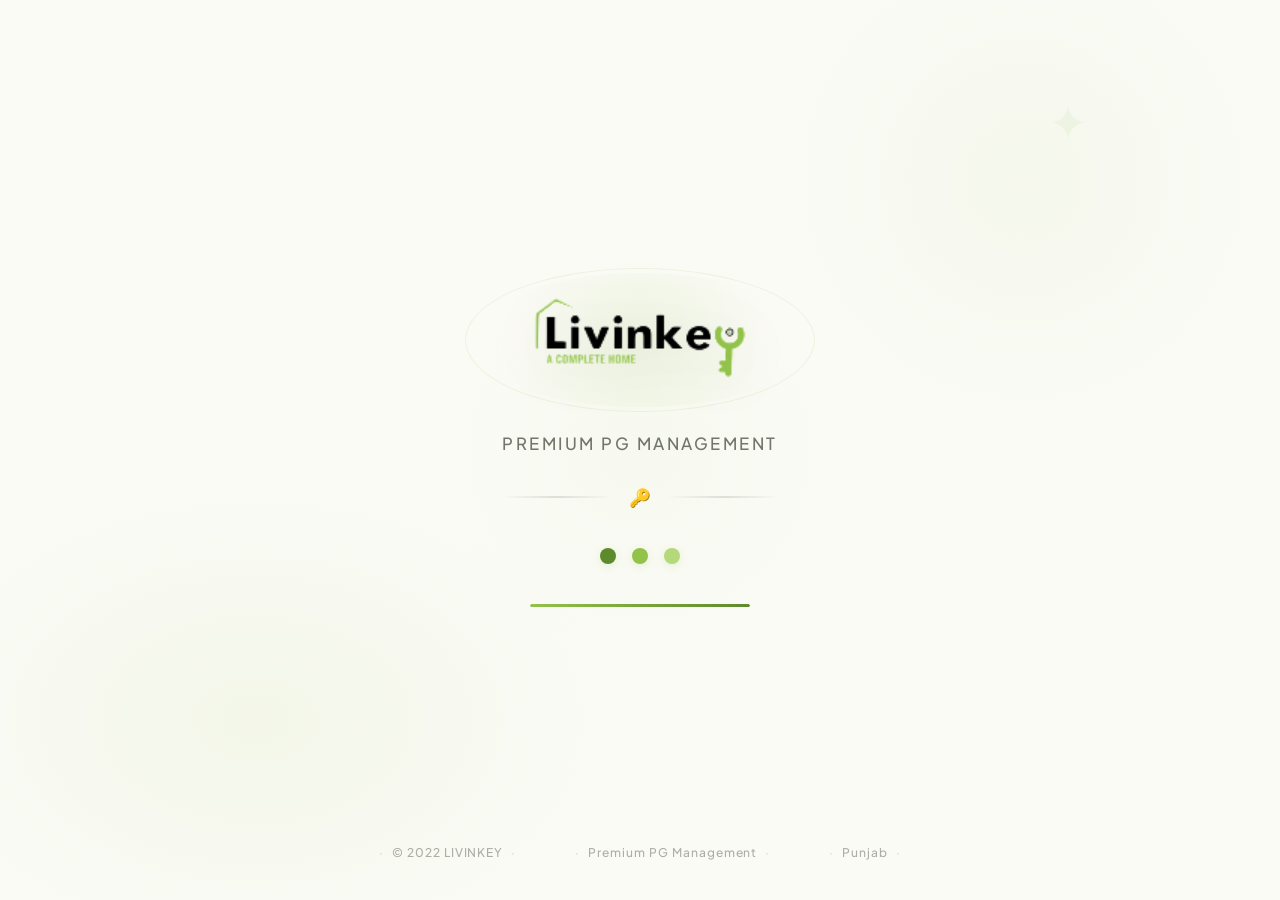
==== commit fbd02f84: "Enhanced the styles" ====
--- a/index.html
+++ b/index.html
@@ -3,184 +3,410 @@
 <head>
     <meta charset="UTF-8" />
     <meta name="viewport" content="width=device-width, initial-scale=1.0" />
-    <title>LIVINKEY - A COMPLETE HOME</title>
-    <link href="https://cdn.jsdelivr.net/npm/bootstrap@5.3.0-alpha3/dist/css/bootstrap.min.css" rel="stylesheet" />
-    <link rel="stylesheet" href="https://cdn.jsdelivr.net/npm/bootstrap-icons@1.10.5/font/bootstrap-icons.css" />
-    <link rel="preconnect" href="https://fonts.googleapis.com" />
-    <link rel="preconnect" href="https://fonts.gstatic.com" crossorigin />
+    <title>LIVINKEY - Premium PG Management</title>
     <link href="https://fonts.googleapis.com/css2?family=Fraunces:opsz,wght@9..144,400;9..144,500;9..144,600;9..144,700&family=Plus+Jakarta+Sans:wght@400;500;600;700;800&display=swap" rel="stylesheet" />
-    <link rel="stylesheet" href="css/style.css" />
+    <style>
+        * {
+            margin: 0;
+            padding: 0;
+            box-sizing: border-box;
+        }
+        
+        body {
+            font-family: 'Plus Jakarta Sans', sans-serif;
+            background: #FBFBF6;
+            min-height: 100vh;
+            display: flex;
+            align-items: center;
+            justify-content: center;
+            overflow: hidden;
+            position: relative;
+        }
+        
+        /* Animated background gradient */
+        body::before {
+            content: '';
+            position: absolute;
+            inset: 0;
+            background: 
+                radial-gradient(ellipse 600px 400px at 20% 80%, rgba(146, 194, 74, 0.08), transparent 60%),
+                radial-gradient(ellipse 500px 500px at 80% 20%, rgba(146, 194, 74, 0.06), transparent 50%),
+                radial-gradient(ellipse 300px 300px at 50% 50%, rgba(146, 194, 74, 0.04), transparent 70%);
+            z-index: 0;
+        }
+        
+        /* Floating decorative elements */
+        body::after {
+            content: '✦';
+            position: absolute;
+            font-size: 3rem;
+            color: rgba(146, 194, 74, 0.08);
+            top: 10%;
+            right: 15%;
+            animation: floatOrb 8s ease-in-out infinite;
+        }
+        
+        .splash-container {
+            text-align: center;
+            padding: 2rem;
+            animation: fadeIn 1s cubic-bezier(0.22, 1, 0.36, 1);
+            position: relative;
+            z-index: 1;
+            max-width: 600px;
+            width: 100%;
+        }
+        
+        .splash-logo-wrapper {
+            position: relative;
+            display: inline-block;
+            margin-bottom: 2.5rem;
+        }
+        
+        .splash-logo-wrapper::before {
+            content: '';
+            position: absolute;
+            inset: -20px;
+            border-radius: 50%;
+            background: radial-gradient(circle, rgba(146, 194, 74, 0.10), transparent 70%);
+            animation: logoGlow 3s ease-in-out infinite;
+        }
+        
+        .splash-logo {
+            position: relative;
+            display: inline-block;
+            animation: logoFloat 3s ease-in-out infinite;
+        }
+        
+        .splash-logo img {
+            height: 90px;
+            width: auto;
+            display: block;
+            filter: drop-shadow(0 8px 30px rgba(20, 23, 15, 0.08));
+            transition: transform 0.4s cubic-bezier(0.22, 1, 0.36, 1);
+        }
+        
+        .splash-logo:hover img {
+            transform: scale(1.06) rotate(-2deg);
+        }
+        
+        /* Decorative ring around logo */
+        .splash-logo-wrapper::after {
+            content: '';
+            position: absolute;
+            inset: -25px;
+            border-radius: 50%;
+            border: 1.5px solid rgba(146, 194, 74, 0.15);
+            animation: ringSpin 20s linear infinite;
+        }
+        
+        .splash-brand {
+            font-family: 'Fraunces', serif;
+            font-size: 2.8rem;
+            font-weight: 700;
+            color: #14170F;
+            letter-spacing: -0.03em;
+            margin-top: 0.5rem;
+            line-height: 1.1;
+        }
+        
+        .splash-brand span {
+            color: #92C24A;
+            position: relative;
+        }
+        
+        .splash-brand span::after {
+            content: '';
+            position: absolute;
+            bottom: 2px;
+            left: 0;
+            right: 0;
+            height: 4px;
+            background: rgba(146, 194, 74, 0.25);
+            border-radius: 4px;
+            animation: underlinePulse 2s ease-in-out infinite;
+        }
+        
+        .splash-tagline {
+            color: #3A3F32;
+            font-weight: 500;
+            font-size: 1.05rem;
+            margin-top: 0.35rem;
+            opacity: 0.7;
+            letter-spacing: 0.15em;
+            text-transform: uppercase;
+        }
+        
+        /* Decorative line with key icon */
+        .splash-divider {
+            display: flex;
+            align-items: center;
+            justify-content: center;
+            gap: 16px;
+            margin: 2rem auto 2.5rem;
+            max-width: 280px;
+        }
+        
+        .splash-divider::before,
+        .splash-divider::after {
+            content: '';
+            flex: 1;
+            height: 1.5px;
+            background: linear-gradient(to right, transparent, rgba(20, 23, 15, 0.12), transparent);
+        }
+        
+        .splash-divider .key-icon {
+            font-size: 1.1rem;
+            color: #92C24A;
+            animation: keyPulse 2.5s ease-in-out infinite;
+        }
+        
+        .dots-container {
+            display: flex;
+            justify-content: center;
+            align-items: center;
+            gap: 16px;
+            margin-top: 0;
+        }
+        
+        .dot {
+            width: 16px;
+            height: 16px;
+            border-radius: 50%;
+            animation: dotBounce 1.6s ease-in-out infinite;
+            box-shadow: 0 2px 8px rgba(146, 194, 74, 0.2);
+        }
+        
+        .dot:nth-child(1) {
+            animation-delay: 0s;
+            background: #5E8A2E;
+        }
+        
+        .dot:nth-child(2) {
+            animation-delay: 0.2s;
+            background: #92C24A;
+        }
+        
+        .dot:nth-child(3) {
+            animation-delay: 0.4s;
+            background: #B5D97A;
+        }
+        
+        .splash-loader {
+            margin-top: 2.5rem;
+            width: 220px;
+            height: 3px;
+            background: rgba(20, 23, 15, 0.06);
+            border-radius: 4px;
+            margin-left: auto;
+            margin-right: auto;
+            overflow: hidden;
+            position: relative;
+        }
+        
+        .splash-loader-bar {
+            height: 100%;
+            background: linear-gradient(90deg, #92C24A, #5E8A2E, #92C24A);
+            border-radius: 4px;
+            animation: loadProgress 2.8s cubic-bezier(0.22, 1, 0.36, 1) forwards;
+            width: 0%;
+            background-size: 200% 100%;
+            animation: loadProgress 2.8s ease-in-out forwards, shimmer 1.5s ease-in-out infinite;
+        }
+        
+        @keyframes shimmer {
+            0% { background-position: 200% 0; }
+            100% { background-position: -200% 0; }
+        }
+        
+        .splash-footer {
+            position: fixed;
+            bottom: 2.5rem;
+            left: 0;
+            right: 0;
+            text-align: center;
+            color: #3A3F32;
+            font-size: 0.75rem;
+            opacity: 0.4;
+            font-weight: 500;
+            letter-spacing: 0.08em;
+            z-index: 1;
+        }
+        
+        .splash-footer span {
+            display: inline-block;
+            padding: 0 20px;
+            position: relative;
+        }
+        
+        .splash-footer span::before,
+        .splash-footer span::after {
+            content: '·';
+            opacity: 0.5;
+            margin: 0 8px;
+        }
+        
+        /* Keyframe Animations */
+        @keyframes fadeIn {
+            0% {
+                opacity: 0;
+                transform: translateY(30px) scale(0.96);
+            }
+            100% {
+                opacity: 1;
+                transform: translateY(0) scale(1);
+            }
+        }
+        
+        @keyframes logoFloat {
+            0%, 100% {
+                transform: translateY(0);
+            }
+            50% {
+                transform: translateY(-8px);
+            }
+        }
+        
+        @keyframes logoGlow {
+            0%, 100% {
+                opacity: 0.5;
+                transform: scale(1);
+            }
+            50% {
+                opacity: 1;
+                transform: scale(1.1);
+            }
+        }
+        
+        @keyframes ringSpin {
+            from { transform: rotate(0deg); }
+            to { transform: rotate(360deg); }
+        }
+        
+        @keyframes keyPulse {
+            0%, 100% {
+                transform: scale(1) rotate(0deg);
+            }
+            50% {
+                transform: scale(1.2) rotate(15deg);
+            }
+        }
+        
+        @keyframes dotBounce {
+            0%, 80%, 100% {
+                transform: scale(0.5);
+                opacity: 0.3;
+            }
+            40% {
+                transform: scale(1.3);
+                opacity: 1;
+            }
+        }
+        
+        @keyframes loadProgress {
+            0% { width: 0%; }
+            30% { width: 40%; }
+            60% { width: 75%; }
+            90% { width: 95%; }
+            100% { width: 100%; }
+        }
+        
+        @keyframes underlinePulse {
+            0%, 100% {
+                opacity: 0.25;
+                transform: scaleX(1);
+            }
+            50% {
+                opacity: 0.6;
+                transform: scaleX(1.1);
+            }
+        }
+        
+        @keyframes floatOrb {
+            0%, 100% {
+                transform: translate(0, 0) rotate(0deg);
+            }
+            33% {
+                transform: translate(-20px, -30px) rotate(120deg);
+            }
+            66% {
+                transform: translate(20px, -15px) rotate(240deg);
+            }
+        }
+        
+        @media (max-width: 768px) {
+            .splash-brand {
+                font-size: 2rem;
+            }
+            .splash-logo img {
+                height: 65px;
+            }
+            .dot {
+                width: 13px;
+                height: 13px;
+            }
+            .splash-loader {
+                width: 180px;
+            }
+            .splash-logo-wrapper::after {
+                inset: -18px;
+            }
+            .splash-divider {
+                max-width: 200px;
+            }
+        }
+        
+        @media (max-width: 480px) {
+            .splash-brand {
+                font-size: 1.6rem;
+            }
+            .splash-logo img {
+                height: 55px;
+            }
+            .splash-tagline {
+                font-size: 0.8rem;
+                letter-spacing: 0.1em;
+            }
+            .dot {
+                width: 11px;
+                height: 11px;
+            }
+        }
+    </style>
 </head>
 <body>
-    <!-- NAVBAR -->
-    <nav class="navbar navbar-expand-lg sticky-top py-2">
-        <div class="container">
-            <a class="navbar-brand d-flex align-items-center" href="index.html">
-                <img src="assets/logo.png" alt="LIVINKEY logo" height="56" class="me-2" />
-                <!-- no text, only logo -->
-            </a>
-            <button class="navbar-toggler border-0" type="button" data-bs-toggle="collapse" data-bs-target="#navMenu">
-                <span class="navbar-toggler-icon"></span>
-            </button>
-            <div class="collapse navbar-collapse" id="navMenu">
-                <ul class="navbar-nav me-auto mb-2 mb-lg-0">
-                    <li class="nav-item"><a class="nav-link active" href="index.html">Home</a></li>
-                    <li class="nav-item"><a class="nav-link" href="pgs.html">PGs</a></li>
-                    <li class="nav-item"><a class="nav-link" href="about.html">About Us</a></li>
-                    <li class="nav-item"><a class="nav-link" href="contact.html">Contact</a></li>
-                </ul>
-                <button class="btn btn-download rounded-pill px-4" data-bs-toggle="modal" data-bs-target="#appModal">
-                    <i class="bi bi-phone me-1"></i>Download App
-                </button>
+    <div class="splash-container">
+        <div class="splash-logo-wrapper">
+            <div class="splash-logo">
+                <img src="assets/logo.png" alt="LIVINKEY" />
             </div>
         </div>
-    </nav>
-
-    <!-- APP MODAL with QR codes -->
-    <div class="modal fade" id="appModal" tabindex="-1">
-        <div class="modal-dialog modal-sm modal-dialog-centered">
-            <div class="modal-content p-3 border-0 shadow-lg">
-                <div class="modal-header border-0 pb-0">
-                    <h5 class="modal-title fw-bold">Get the App</h5>
-                    <button type="button" class="btn-close" data-bs-dismiss="modal"></button>
-                </div>
-                <div class="modal-body d-flex flex-column gap-3 pt-3 align-items-center">
-                    <div class="app-download-tab text-center">
-                        <div class="qr-frame">
-                            <img src="https://api.qrserver.com/v1/create-qr-code/?size=120x120&data=https://play.google.com/store/apps/details?id=com.livinkey" alt="PlayStore QR" />
-                        </div>
-                        <a href="#" class="btn btn-dark rounded-pill py-2 w-100"><i class="bi bi-google-play me-2"></i>PlayStore</a>
-                    </div>
-                    <div class="app-download-tab text-center">
-                        <div class="qr-frame">
-                            <img src="https://api.qrserver.com/v1/create-qr-code/?size=120x120&data=https://apps.apple.com/app/livinkey/id123456789" alt="AppStore QR" />
-                        </div>
-                        <a href="#" class="btn btn-dark rounded-pill py-2 w-100"><i class="bi bi-apple me-2"></i>AppStore</a>
-                    </div>
-                </div>
-            </div>
+        
+        <p class="splash-tagline">Premium PG Management</p>
+        
+        <div class="splash-divider">
+            <span class="key-icon">🔑</span>
+        </div>
+        
+        <div class="dots-container">
+            <div class="dot"></div>
+            <div class="dot"></div>
+            <div class="dot"></div>
+        </div>
+        
+        <div class="splash-loader">
+            <div class="splash-loader-bar"></div>
         </div>
     </div>
-
-    <!-- HERO -->
-    <section class="hero-section py-5">
-        <div class="container">
-            <div class="row align-items-center">
-                <div class="col-lg-6">
-                    <span class="hero-eyebrow"><i class="bi bi-key-fill"></i> Punjab's Trusted PG Network</span>
-                    <h1 class="display-4 fw-bold mb-3">Find Your Perfect <span class="text-highlight">PG</span> in Punjab</h1>
-                    <p class="lead mb-4">LIVINKEY offers premium, fully-furnished PG accommodations with modern amenities. Your home away from home.</p>
-                    <a href="pgs.html" class="btn btn-primary btn-lg rounded-pill px-5">Explore PGs</a>
-                </div>
-                <div class="col-lg-6">
-                    <div class="hero-image-frame">
-                        <img src="https://placehold.co/600x400/92C24A/FFFFFF?text=PG+Living" alt="PG Accommodation" class="img-fluid" style="max-height: 400px; width: 100%; object-fit: cover;" />
-                        <div class="hero-tag-badge"><span class="dot"></span>50+ properties, live now</div>
-                    </div>
-                </div>
-            </div>
-        </div>
-    </section>
-
-    <!-- STORY -->
-    <section class="story-section py-5">
-        <div class="container">
-            <div class="row">
-                <div class="col-12 text-center mb-4">
-                    <h2 class="fw-bold">Our Story</h2>
-                    <div class="divider mx-auto"><i class="bi bi-key-fill divider-key"></i></div>
-                </div>
-            </div>
-            <div class="row align-items-center">
-                <div class="col-lg-6">
-                    <img src="https://placehold.co/600x400/000000/92C24A?text=LIVINKEY+Team" alt="LIVINKEY Story" class="img-fluid rounded-4 shadow-sm" />
-                </div>
-                <div class="col-lg-6">
-                    <h3 class="fw-bold">Revolutionizing PG Living</h3>
-                    <p class="lead">LIVINKEY was founded with a vision to transform the PG accommodation experience in Punjab. We understand the needs of students and working professionals who seek comfort, security, and community.</p>
-                    <p>Starting from a single property near LPU, we've grown to manage over 50 premium properties across Punjab. Our commitment to quality, transparency, and tenant satisfaction has made us the most trusted PG management company in the region.</p>
-                    <div class="row mt-4">
-                        <div class="col-6">
-                            <div class="stat-box text-center">
-                                <h3 class="fw-bold text-highlight" data-count-to="50" data-suffix="+">0+</h3>
-                                <p>Properties</p>
-                            </div>
-                        </div>
-                        <div class="col-6">
-                            <div class="stat-box text-center">
-                                <h3 class="fw-bold text-highlight" data-count-to="1000" data-suffix="+">0+</h3>
-                                <p>Happy Tenants</p>
-                            </div>
-                        </div>
-                    </div>
-                </div>
-            </div>
-        </div>
-    </section>
-
-    <!-- HELP FORM -->
-    <section class="help-section py-5">
-        <div class="container">
-            <div class="row justify-content-center">
-                <div class="col-lg-8">
-                    <div class="help-form-card p-4 p-md-5 rounded-4 shadow">
-                        <h3 class="fw-bold text-center mb-3">Need Help? Contact Us</h3>
-                        <p class="text-center text-muted mb-4">We'll get back to you within 24 hours</p>
-                        <form id="helpForm">
-                            <div class="row g-3">
-                                <div class="col-md-6">
-                                    <div class="field-group">
-                                        <input type="text" id="helpName" placeholder=" " required />
-                                        <label for="helpName">Your Name</label>
-                                    </div>
-                                </div>
-                                <div class="col-md-6">
-                                    <div class="field-group">
-                                        <input type="email" id="helpEmail" placeholder=" " required />
-                                        <label for="helpEmail">Email Address</label>
-                                    </div>
-                                </div>
-                                <div class="col-12">
-                                    <div class="field-group">
-                                        <input type="text" id="helpPhone" placeholder=" " required />
-                                        <label for="helpPhone">Phone Number</label>
-                                    </div>
-                                </div>
-                                <div class="col-12">
-                                    <div class="field-group">
-                                        <textarea rows="4" id="helpMessage" placeholder=" " required></textarea>
-                                        <label for="helpMessage">Your Message...</label>
-                                    </div>
-                                </div>
-                                <div class="col-12 text-center">
-                                    <button type="submit" id="helpFormSubmit" class="btn btn-success btn-lg rounded-pill px-5">Send via WhatsApp</button>
-                                </div>
-                            </div>
-                        </form>
-                    </div>
-                </div>
-            </div>
-        </div>
-    </section>
-
-    <!-- TOP 10 -->
-    <section class="top-properties py-5">
-        <div class="container">
-            <div class="row">
-                <div class="col-12 text-center mb-4">
-                    <h2 class="fw-bold">Top 10 PGs</h2>
-                    <div class="divider mx-auto"><i class="bi bi-key-fill divider-key"></i></div>
-                </div>
-            </div>
-            <div class="row g-4" id="topPropertiesContainer"></div>
-        </div>
-    </section>
-
-    <footer class="text-center text-muted py-4 mt-4 border-top">
-        <small>© 2026 LIVINKEY · Premium PG Management, Punjab</small>
-    </footer>
-
-    <script src="https://cdn.jsdelivr.net/npm/bootstrap@5.3.0-alpha3/dist/js/bootstrap.bundle.min.js"></script>
-    <script src="js/script.js"></script>
+    
+    <div class="splash-footer">
+        <span>© 2022 LIVINKEY</span> <span>Premium PG Management</span> <span>Punjab</span>
+    </div>
+    
+    <script>
+        // Auto-redirect to home after loading
+        setTimeout(() => {
+            window.location.href = 'home.html';
+        }, 3000);
+    </script>
 </body>
 </html>
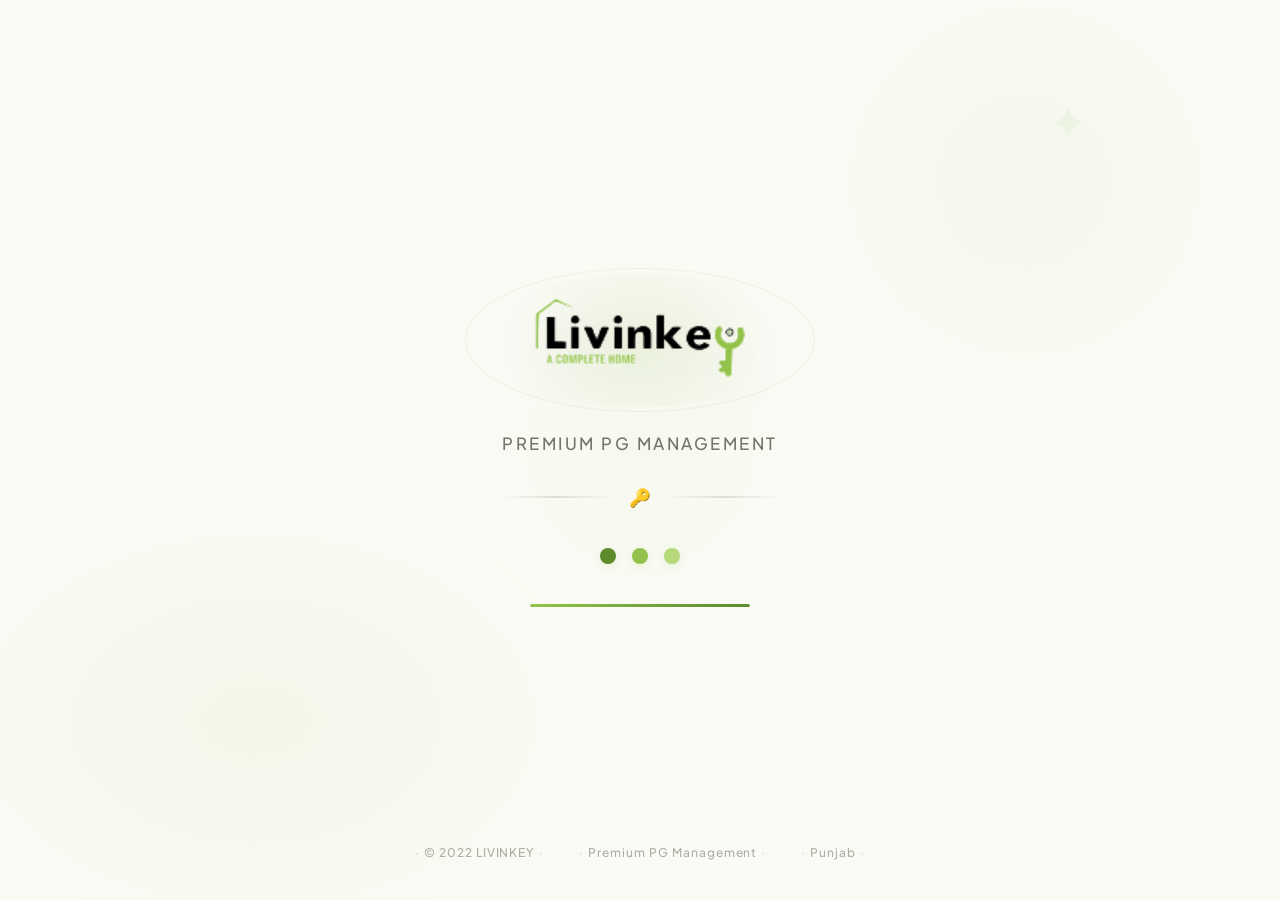
==== commit 473a5788: "Enhanced the style" ====
--- a/index.html
+++ b/index.html
@@ -207,10 +207,9 @@
             height: 100%;
             background: linear-gradient(90deg, #92C24A, #5E8A2E, #92C24A);
             border-radius: 4px;
-            animation: loadProgress 2.8s cubic-bezier(0.22, 1, 0.36, 1) forwards;
+            animation: loadProgress 2.8s ease-in-out forwards, shimmer 1.5s ease-in-out infinite;
             width: 0%;
             background-size: 200% 100%;
-            animation: loadProgress 2.8s ease-in-out forwards, shimmer 1.5s ease-in-out infinite;
         }
         
         @keyframes shimmer {
@@ -234,7 +233,7 @@
         
         .splash-footer span {
             display: inline-block;
-            padding: 0 20px;
+            padding: 0 12px;
             position: relative;
         }
         
@@ -242,7 +241,7 @@
         .splash-footer span::after {
             content: '·';
             opacity: 0.5;
-            margin: 0 8px;
+            margin: 0 4px;
         }
         
         /* Keyframe Animations */
@@ -333,6 +332,7 @@
             }
         }
         
+        /* RESPONSIVE */
         @media (max-width: 768px) {
             .splash-brand {
                 font-size: 2rem;
@@ -353,9 +353,28 @@
             .splash-divider {
                 max-width: 200px;
             }
+            .splash-footer {
+                bottom: 1.5rem;
+                font-size: 0.65rem;
+            }
+            .splash-footer span {
+                padding: 0 8px;
+            }
+            .splash-footer span::before,
+            .splash-footer span::after {
+                margin: 0 2px;
+            }
+            body::after {
+                font-size: 2rem;
+                top: 5%;
+                right: 8%;
+            }
         }
         
         @media (max-width: 480px) {
+            .splash-container {
+                padding: 1.5rem 1rem;
+            }
             .splash-brand {
                 font-size: 1.6rem;
             }
@@ -369,6 +388,95 @@
             .dot {
                 width: 11px;
                 height: 11px;
+            }
+            .splash-loader {
+                width: 150px;
+            }
+            .splash-logo-wrapper {
+                margin-bottom: 1.8rem;
+            }
+            .splash-divider {
+                margin: 1.5rem auto 2rem;
+                max-width: 160px;
+                gap: 10px;
+            }
+            .splash-divider .key-icon {
+                font-size: 0.9rem;
+            }
+            .splash-footer {
+                bottom: 1rem;
+                font-size: 0.55rem;
+            }
+            .splash-footer span {
+                padding: 0 4px;
+            }
+            .splash-footer span::before,
+            .splash-footer span::after {
+                margin: 0 1px;
+            }
+            body::after {
+                font-size: 1.5rem;
+                top: 3%;
+                right: 5%;
+            }
+        }
+        
+        /* Extra small devices */
+        @media (max-width: 360px) {
+            .splash-brand {
+                font-size: 1.3rem;
+            }
+            .splash-logo img {
+                height: 45px;
+            }
+            .splash-tagline {
+                font-size: 0.7rem;
+            }
+            .dot {
+                width: 9px;
+                height: 9px;
+                gap: 10px;
+            }
+            .dots-container {
+                gap: 10px;
+            }
+            .splash-loader {
+                width: 120px;
+                margin-top: 1.8rem;
+            }
+        }
+        
+        /* Landscape phones */
+        @media (max-height: 600px) and (orientation: landscape) {
+            .splash-container {
+                padding: 1rem;
+            }
+            .splash-logo-wrapper {
+                margin-bottom: 1rem;
+            }
+            .splash-logo img {
+                height: 45px;
+            }
+            .splash-brand {
+                font-size: 1.6rem;
+                margin-top: 0.2rem;
+            }
+            .splash-divider {
+                margin: 0.8rem auto 1.2rem;
+            }
+            .splash-loader {
+                margin-top: 1.2rem;
+                width: 140px;
+            }
+            .splash-footer {
+                bottom: 0.8rem;
+            }
+            .dots-container {
+                gap: 10px;
+            }
+            .dot {
+                width: 10px;
+                height: 10px;
             }
         }
     </style>
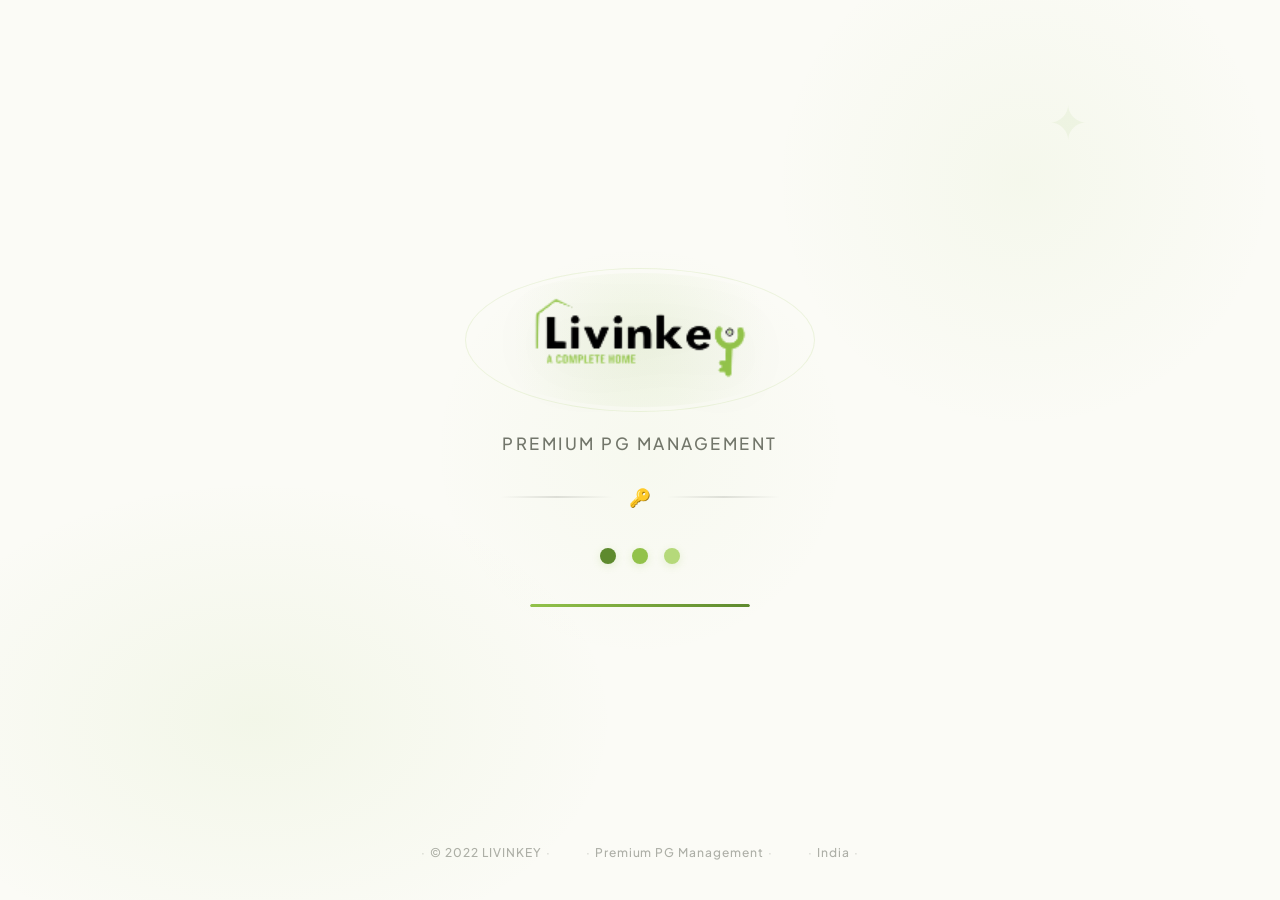
==== commit 3e03cf27: "Fixed the issues" ====
--- a/index.html
+++ b/index.html
@@ -3,6 +3,14 @@
 <head>
     <meta charset="UTF-8" />
     <meta name="viewport" content="width=device-width, initial-scale=1.0" />
+    <!-- ===================== BRAND ICONS ===================== -->
+    <link rel="icon" href="assets/logo.png" type="image/png" />
+    <link rel="apple-touch-icon" href="assets/logo.png" />
+    <link rel="manifest" href="assets/site.webmanifest" />
+    <meta name="msapplication-TileColor" content="#14170F" />
+    <meta name="msapplication-TileImage" content="assets/logo.png" />
+    <meta name="theme-color" content="#FBFBF6" />
+    
     <title>LIVINKEY - Premium PG Management</title>
     <link href="https://fonts.googleapis.com/css2?family=Fraunces:opsz,wght@9..144,400;9..144,500;9..144,600;9..144,700&family=Plus+Jakarta+Sans:wght@400;500;600;700;800&display=swap" rel="stylesheet" />
     <style>
@@ -507,7 +515,7 @@
     </div>
     
     <div class="splash-footer">
-        <span>© 2022 LIVINKEY</span> <span>Premium PG Management</span> <span>Punjab</span>
+        <span>© 2022 LIVINKEY</span> <span>Premium PG Management</span> <span>India</span>
     </div>
     
     <script>
